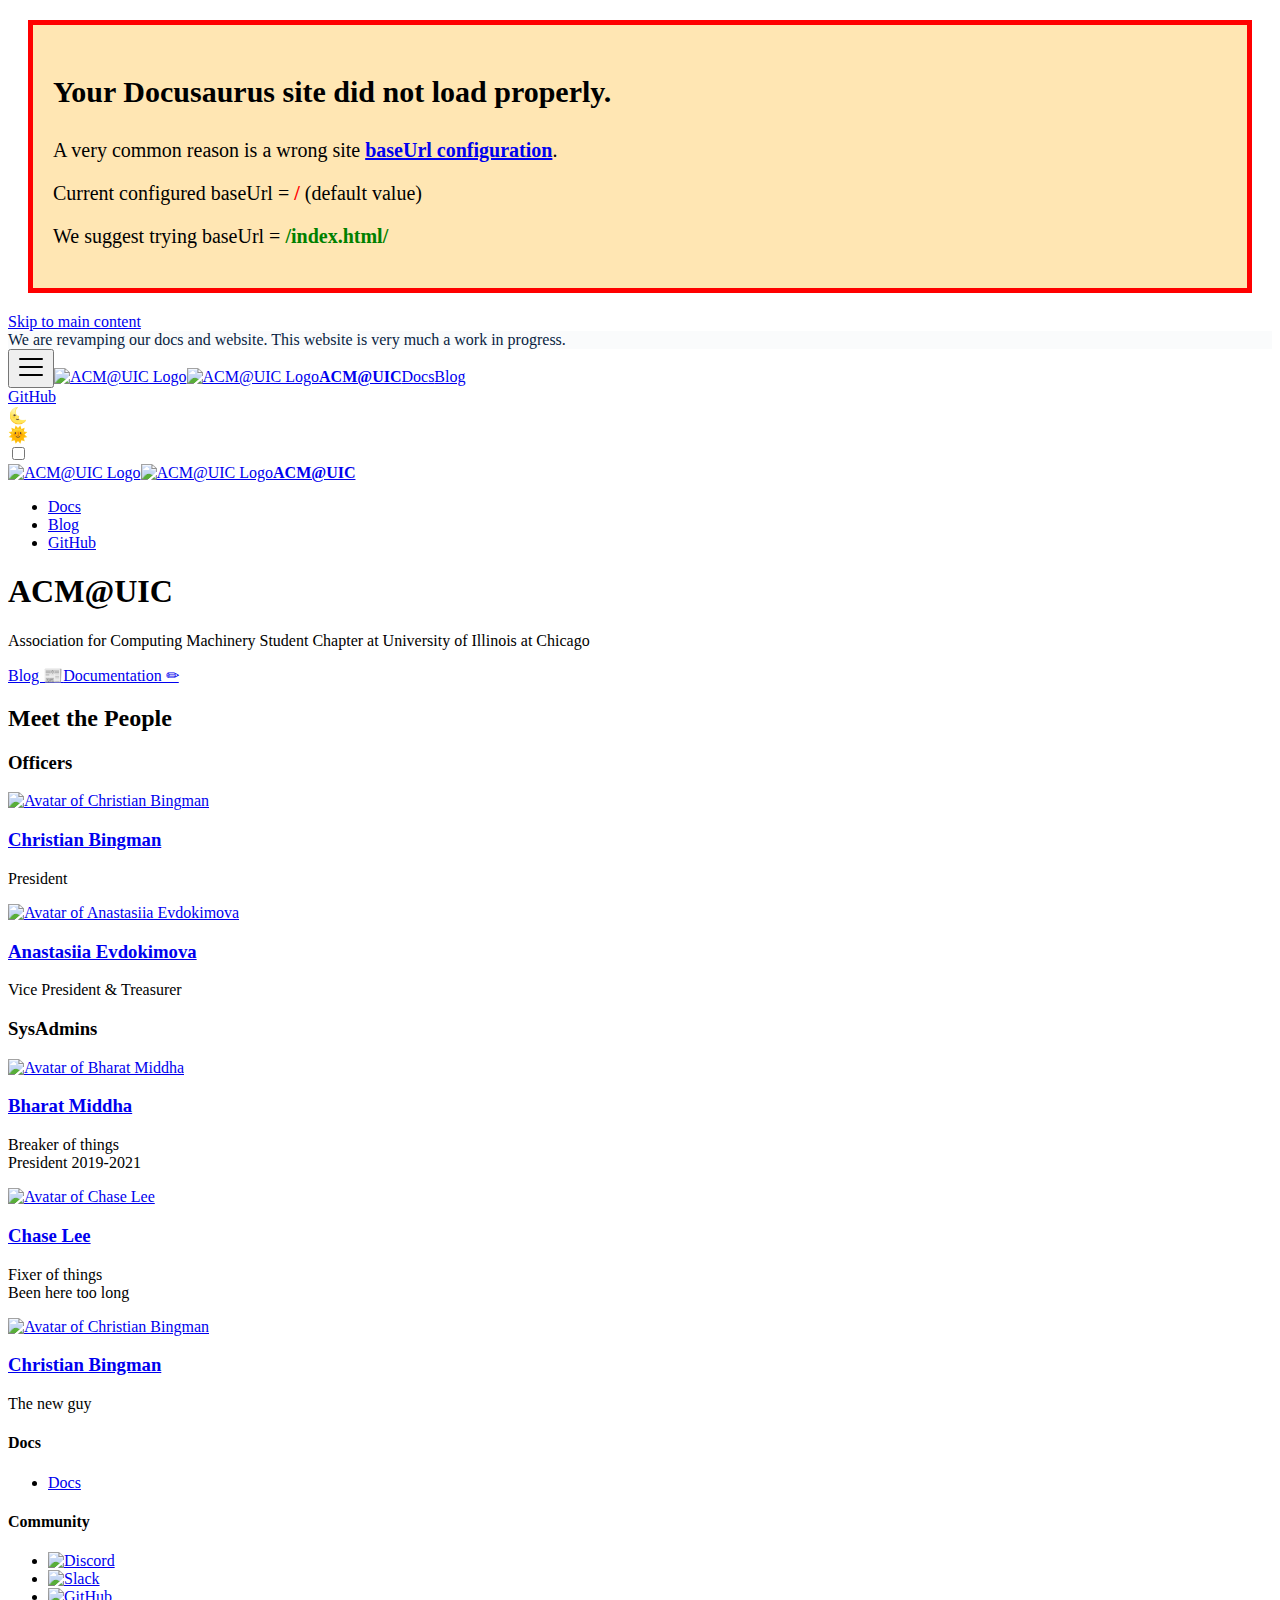
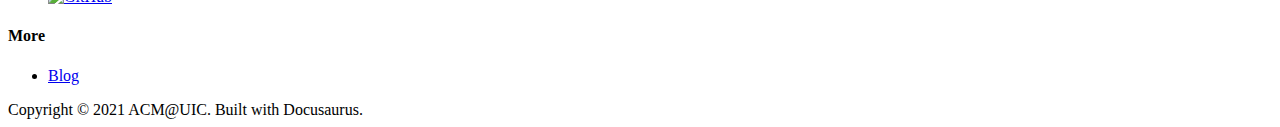
==== index.html @ 70fbf73f "Deploy website - based on 0075c41a88667ea49b264039057b278a66a3ca79" ====
<!doctype html>
<html lang="en" dir="ltr">
<head>
<meta charset="UTF-8">
<meta name="viewport" content="width=device-width,initial-scale=1">
<meta name="generator" content="Docusaurus v2.0.0-alpha.75">
<link rel="alternate" type="application/rss+xml" href="/blog/rss.xml" title="ACM@UIC Blog RSS Feed">
<link rel="alternate" type="application/atom+xml" href="/blog/atom.xml" title="ACM@UIC Blog Atom Feed"><title data-react-helmet="true">Hello from ACM@UIC | ACM@UIC</title><meta data-react-helmet="true" property="og:title" content="Hello from ACM@UIC | ACM@UIC"><meta data-react-helmet="true" name="description" content="Association for Computing Machinery Student Chapter at University of Illinois at Chicago"><meta data-react-helmet="true" property="og:description" content="Association for Computing Machinery Student Chapter at University of Illinois at Chicago"><meta data-react-helmet="true" property="og:url" content="https://acm-uic.github.io/"><meta data-react-helmet="true" name="docusaurus_locale" content="en"><meta data-react-helmet="true" name="docusaurus_tag" content="default"><link data-react-helmet="true" rel="shortcut icon" href="/img/favicon.png"><link data-react-helmet="true" rel="canonical" href="https://acm-uic.github.io/"><link data-react-helmet="true" rel="alternate" href="https://acm-uic.github.io/" hreflang="en"><link data-react-helmet="true" rel="alternate" href="https://acm-uic.github.io/" hreflang="x-default"><script data-react-helmet="true">function maybeInsertBanner(){window.__DOCUSAURUS_INSERT_BASEURL_BANNER&&insertBanner()}function insertBanner(){var n=document.getElementById("docusaurus-base-url-issue-banner-container");if(n){n.innerHTML='\n<div id="docusaurus-base-url-issue-banner" style="border: thick solid red; background-color: rgb(255, 230, 179); margin: 20px; padding: 20px; font-size: 20px;">\n   <p style="font-weight: bold; font-size: 30px;">Your Docusaurus site did not load properly.</p>\n   <p>A very common reason is a wrong site <a href="https://docusaurus.io/docs/docusaurus.config.js/#baseurl" style="font-weight: bold;">baseUrl configuration</a>.</p>\n   <p>Current configured baseUrl = <span style="font-weight: bold; color: red;">/</span>  (default value)</p>\n   <p>We suggest trying baseUrl = <span id="docusaurus-base-url-issue-banner-suggestion-container" style="font-weight: bold; color: green;"></span></p>\n</div>\n';var e=document.getElementById("docusaurus-base-url-issue-banner-suggestion-container"),s=window.location.pathname,r="/"===s.substr(-1)?s:s+"/";e.innerHTML=r}}window.__DOCUSAURUS_INSERT_BASEURL_BANNER=!0,document.addEventListener("DOMContentLoaded",maybeInsertBanner)</script><link rel="stylesheet" href="/assets/css/styles.adaba513.css">
<link rel="preload" href="/assets/js/runtime~main.ba18bb0f.js" as="script">
<link rel="preload" href="/assets/js/main.80e1926f.js" as="script">
</head>
<body>
<script>!function(){function t(t){document.documentElement.setAttribute("data-theme",t)}var e=function(){var t=null;try{t=localStorage.getItem("theme")}catch(t){}return t}();t(null!==e?e:"light")}()</script><div id="__docusaurus">
<div id="docusaurus-base-url-issue-banner-container"></div><div><a href="#main" class="skipToContent_1oUP">Skip to main content</a></div><div class="announcementBar_3WsW" style="background-color:#fafbfc;color:#091E42" role="banner"><div class="announcementBarContent_3EUC">We are revamping our docs and website. This website is very much a work in progress.</div></div><nav class="navbar navbar--fixed-top"><div class="navbar__inner"><div class="navbar__items"><button aria-label="Navigation bar toggle" class="navbar__toggle" type="button" tabindex="0"><svg aria-label="Menu" width="30" height="30" viewBox="0 0 30 30" role="img" focusable="false"><title>Menu</title><path stroke="currentColor" stroke-linecap="round" stroke-miterlimit="10" stroke-width="2" d="M4 7h22M4 15h22M4 23h22"></path></svg></button><a class="navbar__brand" href="/"><img src="/img/logo.png" alt="ACM@UIC Logo" class="themedImage_1VuW themedImage--light_3UqQ navbar__logo"><img src="/img/logo.png" alt="ACM@UIC Logo" class="themedImage_1VuW themedImage--dark_hz6m navbar__logo"><strong class="navbar__title">ACM@UIC</strong></a><a class="navbar__item navbar__link" href="/docs/introduction">Docs</a><a class="navbar__item navbar__link" href="/blog">Blog</a></div><div class="navbar__items navbar__items--right"><a href="https://github.com/acm-uic/acm-uic.github.io" target="_blank" rel="noopener noreferrer" class="navbar__item navbar__link">GitHub</a><div class="react-toggle displayOnlyInLargeViewport_GrZ2 react-toggle--disabled" role="button" tabindex="-1"><div class="react-toggle-track"><div class="react-toggle-track-check"><span class="toggle_71bT">🌜</span></div><div class="react-toggle-track-x"><span class="toggle_71bT">🌞</span></div></div><div class="react-toggle-thumb"></div><input type="checkbox" class="react-toggle-screenreader-only" aria-label="Switch between dark and light mode"></div></div></div><div role="presentation" class="navbar-sidebar__backdrop"></div><div class="navbar-sidebar"><div class="navbar-sidebar__brand"><a class="navbar__brand" href="/"><img src="/img/logo.png" alt="ACM@UIC Logo" class="themedImage_1VuW themedImage--light_3UqQ navbar__logo"><img src="/img/logo.png" alt="ACM@UIC Logo" class="themedImage_1VuW themedImage--dark_hz6m navbar__logo"><strong class="navbar__title">ACM@UIC</strong></a></div><div class="navbar-sidebar__items"><div class="menu"><ul class="menu__list"><li class="menu__list-item"><a class="menu__link" href="/docs/introduction">Docs</a></li><li class="menu__list-item"><a class="menu__link" href="/blog">Blog</a></li><li class="menu__list-item"><a href="https://github.com/acm-uic/acm-uic.github.io" target="_blank" rel="noopener noreferrer" class="menu__link">GitHub</a></li></ul></div></div></div></nav><div class="main-wrapper"><header class="hero hero--primary heroBanner_1ZBZ"><div class="container"><h1 class="hero__title">ACM@UIC</h1><p class="hero__subtitle">Association for Computing Machinery Student Chapter at University of Illinois at Chicago</p><div class="buttons_irzW"><a class="button button--secondary button--lg" href="/blog">Blog 📰</a><a class="button button--secondary button--lg" href="/docs/introduction">Documentation ✏</a></div></div></header><main><div class="container"><div class="row"><div class="col text--center title_33Yb"><h2>Meet the People</h2></div></div></div><section class="profile_section_16o6"><div class="container"><div class="row"><div class="col text--center profile_section_title_2axX"><h3>Officers</h3></div></div><div class="row"><div class="col"><div class="text--center"><a href="https://github.com/ChristianBingman" class="profile_avatar_1AT9"><img src="https://avatars.githubusercontent.com/u/42191425?s=200&amp;v=4" alt="Avatar of Christian Bingman"></a></div><div class="text--center padding-horiz--md profile_name_12LI"><h3><a href="https://github.com/ChristianBingman" target="_blank" rel="noopener noreferrer">Christian Bingman</a></h3><p>President</p></div></div><div class="col"><div class="text--center"><a href="https://github.com/SkylinSky" class="profile_avatar_1AT9"><img src="https://avatars.githubusercontent.com/u/36254266?s=200&amp;v=4" alt="Avatar of Anastasiia Evdokimova"></a></div><div class="text--center padding-horiz--md profile_name_12LI"><h3><a href="https://github.com/SkylinSky" target="_blank" rel="noopener noreferrer">Anastasiia Evdokimova</a></h3><p>Vice President &amp; Treasurer</p></div></div></div></div></section><section class="profile_section_16o6"><div class="container"><div class="row"><div class="col text--center profile_section_title_2axX"><h3>SysAdmins</h3></div></div><div class="row"><div class="col"><div class="text--center"><a href="https://github.com/bmiddha" class="profile_avatar_1AT9"><img src="https://avatars.githubusercontent.com/u/5100938?s=200&amp;v=4" alt="Avatar of Bharat Middha"></a></div><div class="text--center padding-horiz--md profile_name_12LI"><h3><a href="https://github.com/bmiddha" target="_blank" rel="noopener noreferrer">Bharat Middha</a></h3><p>Breaker of things<br>President 2019-2021</p></div></div><div class="col"><div class="text--center"><a href="https://github.com/clee231" class="profile_avatar_1AT9"><img src="https://avatars.githubusercontent.com/u/1387910?s=200&amp;v=4" alt="Avatar of Chase Lee"></a></div><div class="text--center padding-horiz--md profile_name_12LI"><h3><a href="https://github.com/clee231" target="_blank" rel="noopener noreferrer">Chase Lee</a></h3><p>Fixer of things<br>Been here too long</p></div></div><div class="col"><div class="text--center"><a href="https://github.com/ChristianBingman" class="profile_avatar_1AT9"><img src="https://avatars.githubusercontent.com/u/42191425?s=200&amp;v=4" alt="Avatar of Christian Bingman"></a></div><div class="text--center padding-horiz--md profile_name_12LI"><h3><a href="https://github.com/ChristianBingman" target="_blank" rel="noopener noreferrer">Christian Bingman</a></h3><p>The new guy</p></div></div></div></div></section></main></div><footer class="footer footer--dark"><div class="container"><div class="row footer__links"><div class="col footer__col"><h4 class="footer__title">Docs</h4><ul class="footer__items"><li class="footer__item"><a class="footer__link-item" href="/docs/introduction">Docs</a></li></ul></div><div class="col footer__col"><h4 class="footer__title">Community</h4><ul class="footer__items"><li class="footer__item">
                <a class="footer__link-item" href="https://discord.gg/Afy6gf4" target="_blank" rel="noreferrer noopener" aria-label="ACM@UIC Discord Server">
                  <img alt="Discord" src="https://img.shields.io/discord/652006495675875359?label=Discord&logo=discord&logoColor=ffffff&color=7389D8&labelColor=6A7EC2">
                </a>
              </li><li class="footer__item">
                <a class="footer__link-item" href="https://uicacm.slack.com/signup" target="_blank" rel="noreferrer noopener" aria-label="ACM@UIC Slack Workspace">
                  <img alt="Slack" src="https://img.shields.io/badge/Slack-4A154B?logo=slack&logoColor=white">
                </a>
              </li><li class="footer__item">
                <a class="footer__link-item" href="https://github.com/acm-uic" target="_blank" rel="noreferrer noopener" aria-label="ACM@UIC GitHub Organization">
                  <img alt="GitHub" src="https://img.shields.io/badge/GitHub-24292e?logo=github&logoColor=white">
                </a>
              </li></ul></div><div class="col footer__col"><h4 class="footer__title">More</h4><ul class="footer__items"><li class="footer__item"><a class="footer__link-item" href="/blog">Blog</a></li></ul></div></div><div class="footer__bottom text--center"><div class="footer__copyright">Copyright © 2021 ACM@UIC. Built with Docusaurus.</div></div></div></footer></div>
<script src="/assets/js/runtime~main.ba18bb0f.js"></script>
<script src="/assets/js/main.80e1926f.js"></script>
</body>
</html>
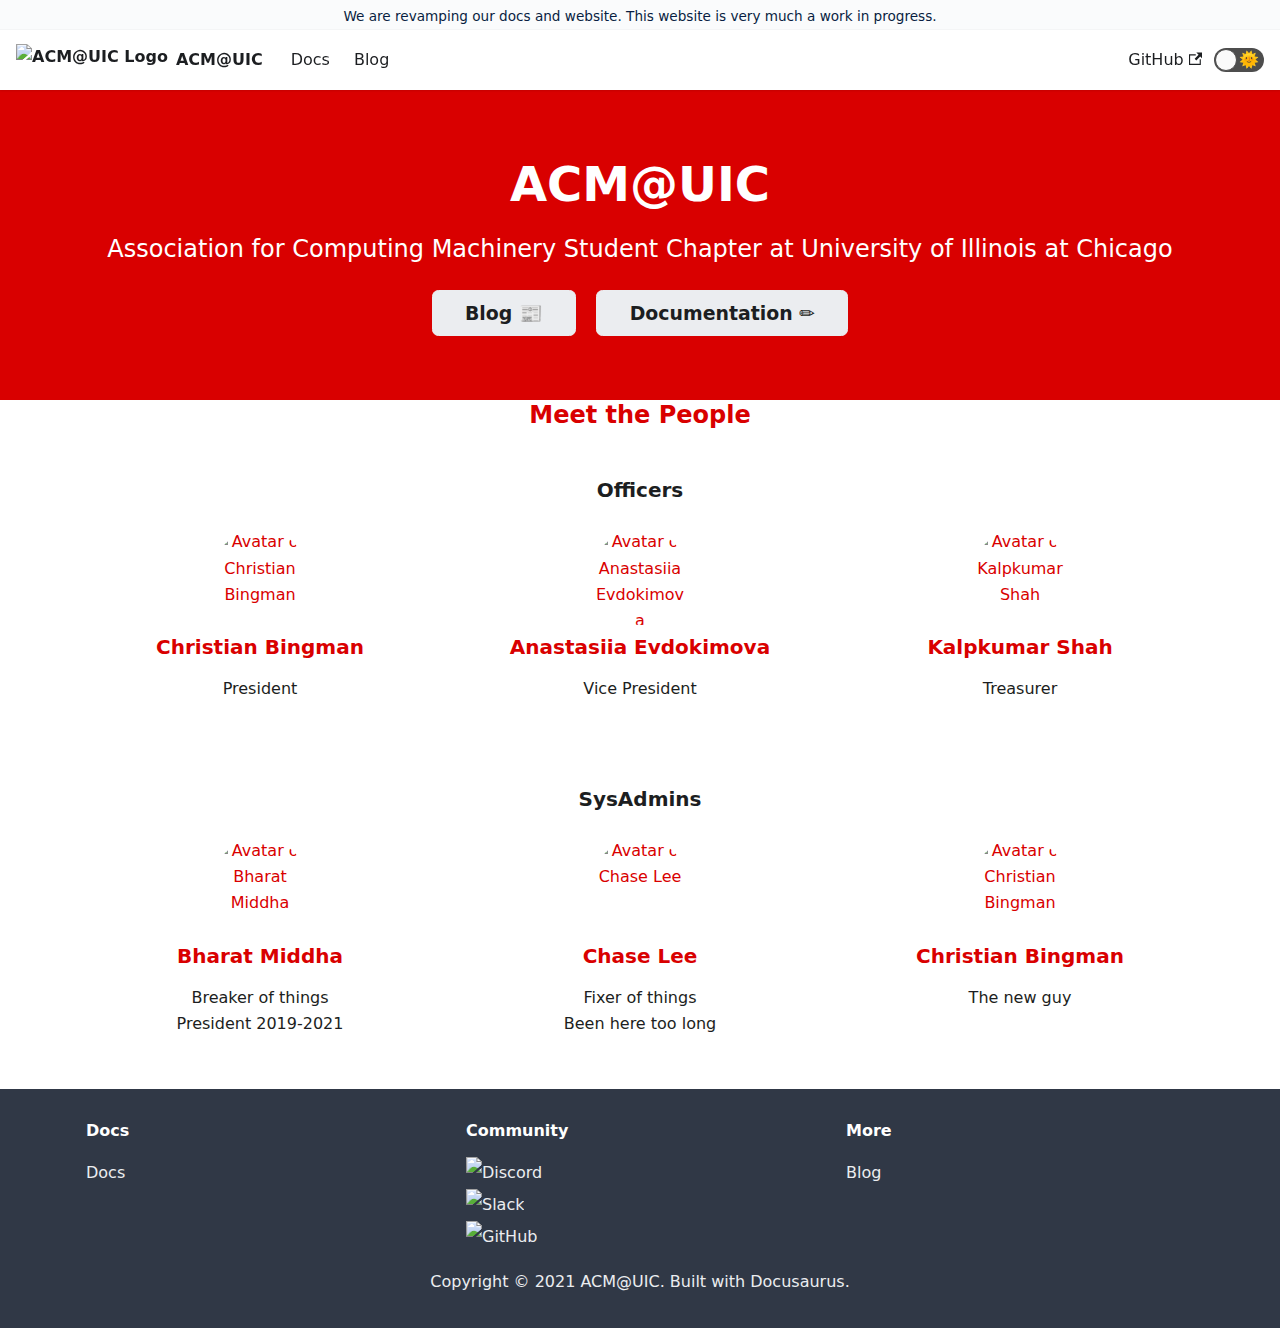
==== commit fa9eb7c5: "Deploy website - based on 63e9cc32ad685162966bd101812733685062808a" ====
--- a/index.html
+++ b/index.html
@@ -3,15 +3,15 @@
 <head>
 <meta charset="UTF-8">
 <meta name="viewport" content="width=device-width,initial-scale=1">
-<meta name="generator" content="Docusaurus v2.0.0-alpha.75">
+<meta name="generator" content="Docusaurus v2.0.0-beta.3">
 <link rel="alternate" type="application/rss+xml" href="/blog/rss.xml" title="ACM@UIC Blog RSS Feed">
-<link rel="alternate" type="application/atom+xml" href="/blog/atom.xml" title="ACM@UIC Blog Atom Feed"><title data-react-helmet="true">Hello from ACM@UIC | ACM@UIC</title><meta data-react-helmet="true" property="og:title" content="Hello from ACM@UIC | ACM@UIC"><meta data-react-helmet="true" name="description" content="Association for Computing Machinery Student Chapter at University of Illinois at Chicago"><meta data-react-helmet="true" property="og:description" content="Association for Computing Machinery Student Chapter at University of Illinois at Chicago"><meta data-react-helmet="true" property="og:url" content="https://acm-uic.github.io/"><meta data-react-helmet="true" name="docusaurus_locale" content="en"><meta data-react-helmet="true" name="docusaurus_tag" content="default"><link data-react-helmet="true" rel="shortcut icon" href="/img/favicon.png"><link data-react-helmet="true" rel="canonical" href="https://acm-uic.github.io/"><link data-react-helmet="true" rel="alternate" href="https://acm-uic.github.io/" hreflang="en"><link data-react-helmet="true" rel="alternate" href="https://acm-uic.github.io/" hreflang="x-default"><script data-react-helmet="true">function maybeInsertBanner(){window.__DOCUSAURUS_INSERT_BASEURL_BANNER&&insertBanner()}function insertBanner(){var n=document.getElementById("docusaurus-base-url-issue-banner-container");if(n){n.innerHTML='\n<div id="docusaurus-base-url-issue-banner" style="border: thick solid red; background-color: rgb(255, 230, 179); margin: 20px; padding: 20px; font-size: 20px;">\n   <p style="font-weight: bold; font-size: 30px;">Your Docusaurus site did not load properly.</p>\n   <p>A very common reason is a wrong site <a href="https://docusaurus.io/docs/docusaurus.config.js/#baseurl" style="font-weight: bold;">baseUrl configuration</a>.</p>\n   <p>Current configured baseUrl = <span style="font-weight: bold; color: red;">/</span>  (default value)</p>\n   <p>We suggest trying baseUrl = <span id="docusaurus-base-url-issue-banner-suggestion-container" style="font-weight: bold; color: green;"></span></p>\n</div>\n';var e=document.getElementById("docusaurus-base-url-issue-banner-suggestion-container"),s=window.location.pathname,r="/"===s.substr(-1)?s:s+"/";e.innerHTML=r}}window.__DOCUSAURUS_INSERT_BASEURL_BANNER=!0,document.addEventListener("DOMContentLoaded",maybeInsertBanner)</script><link rel="stylesheet" href="/assets/css/styles.adaba513.css">
-<link rel="preload" href="/assets/js/runtime~main.ba18bb0f.js" as="script">
-<link rel="preload" href="/assets/js/main.80e1926f.js" as="script">
+<link rel="alternate" type="application/atom+xml" href="/blog/atom.xml" title="ACM@UIC Blog Atom Feed"><title data-react-helmet="true">Hello from ACM@UIC | ACM@UIC</title><meta data-react-helmet="true" property="og:title" content="Hello from ACM@UIC | ACM@UIC"><meta data-react-helmet="true" name="description" content="Association for Computing Machinery Student Chapter at University of Illinois at Chicago"><meta data-react-helmet="true" property="og:description" content="Association for Computing Machinery Student Chapter at University of Illinois at Chicago"><meta data-react-helmet="true" property="og:url" content="https://acm-uic.github.io/"><meta data-react-helmet="true" name="docusaurus_locale" content="en"><meta data-react-helmet="true" name="docusaurus_tag" content="default"><link data-react-helmet="true" rel="shortcut icon" href="/img/favicon.png"><link data-react-helmet="true" rel="canonical" href="https://acm-uic.github.io/"><link data-react-helmet="true" rel="alternate" href="https://acm-uic.github.io/" hreflang="en"><link data-react-helmet="true" rel="alternate" href="https://acm-uic.github.io/" hreflang="x-default"><script data-react-helmet="true">function maybeInsertBanner(){window.__DOCUSAURUS_INSERT_BASEURL_BANNER&&insertBanner()}function insertBanner(){var n=document.getElementById("docusaurus-base-url-issue-banner-container");if(n){n.innerHTML='\n<div id="docusaurus-base-url-issue-banner" style="border: thick solid red; background-color: rgb(255, 230, 179); margin: 20px; padding: 20px; font-size: 20px;">\n   <p style="font-weight: bold; font-size: 30px;">Your Docusaurus site did not load properly.</p>\n   <p>A very common reason is a wrong site <a href="https://docusaurus.io/docs/docusaurus.config.js/#baseurl" style="font-weight: bold;">baseUrl configuration</a>.</p>\n   <p>Current configured baseUrl = <span style="font-weight: bold; color: red;">/</span>  (default value)</p>\n   <p>We suggest trying baseUrl = <span id="docusaurus-base-url-issue-banner-suggestion-container" style="font-weight: bold; color: green;"></span></p>\n</div>\n';var e=document.getElementById("docusaurus-base-url-issue-banner-suggestion-container"),s=window.location.pathname,r="/"===s.substr(-1)?s:s+"/";e.innerHTML=r}}window.__DOCUSAURUS_INSERT_BASEURL_BANNER=!0,document.addEventListener("DOMContentLoaded",maybeInsertBanner)</script><link rel="stylesheet" href="/assets/css/styles.398eefe4.css">
+<link rel="preload" href="/assets/js/runtime~main.b9cdef65.js" as="script">
+<link rel="preload" href="/assets/js/main.d9422168.js" as="script">
 </head>
 <body>
-<script>!function(){function t(t){document.documentElement.setAttribute("data-theme",t)}var e=function(){var t=null;try{t=localStorage.getItem("theme")}catch(t){}return t}();t(null!==e?e:"light")}()</script><div id="__docusaurus">
-<div id="docusaurus-base-url-issue-banner-container"></div><div><a href="#main" class="skipToContent_1oUP">Skip to main content</a></div><div class="announcementBar_3WsW" style="background-color:#fafbfc;color:#091E42" role="banner"><div class="announcementBarContent_3EUC">We are revamping our docs and website. This website is very much a work in progress.</div></div><nav class="navbar navbar--fixed-top"><div class="navbar__inner"><div class="navbar__items"><button aria-label="Navigation bar toggle" class="navbar__toggle" type="button" tabindex="0"><svg aria-label="Menu" width="30" height="30" viewBox="0 0 30 30" role="img" focusable="false"><title>Menu</title><path stroke="currentColor" stroke-linecap="round" stroke-miterlimit="10" stroke-width="2" d="M4 7h22M4 15h22M4 23h22"></path></svg></button><a class="navbar__brand" href="/"><img src="/img/logo.png" alt="ACM@UIC Logo" class="themedImage_1VuW themedImage--light_3UqQ navbar__logo"><img src="/img/logo.png" alt="ACM@UIC Logo" class="themedImage_1VuW themedImage--dark_hz6m navbar__logo"><strong class="navbar__title">ACM@UIC</strong></a><a class="navbar__item navbar__link" href="/docs/introduction">Docs</a><a class="navbar__item navbar__link" href="/blog">Blog</a></div><div class="navbar__items navbar__items--right"><a href="https://github.com/acm-uic/acm-uic.github.io" target="_blank" rel="noopener noreferrer" class="navbar__item navbar__link">GitHub</a><div class="react-toggle displayOnlyInLargeViewport_GrZ2 react-toggle--disabled" role="button" tabindex="-1"><div class="react-toggle-track"><div class="react-toggle-track-check"><span class="toggle_71bT">🌜</span></div><div class="react-toggle-track-x"><span class="toggle_71bT">🌞</span></div></div><div class="react-toggle-thumb"></div><input type="checkbox" class="react-toggle-screenreader-only" aria-label="Switch between dark and light mode"></div></div></div><div role="presentation" class="navbar-sidebar__backdrop"></div><div class="navbar-sidebar"><div class="navbar-sidebar__brand"><a class="navbar__brand" href="/"><img src="/img/logo.png" alt="ACM@UIC Logo" class="themedImage_1VuW themedImage--light_3UqQ navbar__logo"><img src="/img/logo.png" alt="ACM@UIC Logo" class="themedImage_1VuW themedImage--dark_hz6m navbar__logo"><strong class="navbar__title">ACM@UIC</strong></a></div><div class="navbar-sidebar__items"><div class="menu"><ul class="menu__list"><li class="menu__list-item"><a class="menu__link" href="/docs/introduction">Docs</a></li><li class="menu__list-item"><a class="menu__link" href="/blog">Blog</a></li><li class="menu__list-item"><a href="https://github.com/acm-uic/acm-uic.github.io" target="_blank" rel="noopener noreferrer" class="menu__link">GitHub</a></li></ul></div></div></div></nav><div class="main-wrapper"><header class="hero hero--primary heroBanner_1ZBZ"><div class="container"><h1 class="hero__title">ACM@UIC</h1><p class="hero__subtitle">Association for Computing Machinery Student Chapter at University of Illinois at Chicago</p><div class="buttons_irzW"><a class="button button--secondary button--lg" href="/blog">Blog 📰</a><a class="button button--secondary button--lg" href="/docs/introduction">Documentation ✏</a></div></div></header><main><div class="container"><div class="row"><div class="col text--center title_33Yb"><h2>Meet the People</h2></div></div></div><section class="profile_section_16o6"><div class="container"><div class="row"><div class="col text--center profile_section_title_2axX"><h3>Officers</h3></div></div><div class="row"><div class="col"><div class="text--center"><a href="https://github.com/ChristianBingman" class="profile_avatar_1AT9"><img src="https://avatars.githubusercontent.com/u/42191425?s=200&amp;v=4" alt="Avatar of Christian Bingman"></a></div><div class="text--center padding-horiz--md profile_name_12LI"><h3><a href="https://github.com/ChristianBingman" target="_blank" rel="noopener noreferrer">Christian Bingman</a></h3><p>President</p></div></div><div class="col"><div class="text--center"><a href="https://github.com/SkylinSky" class="profile_avatar_1AT9"><img src="https://avatars.githubusercontent.com/u/36254266?s=200&amp;v=4" alt="Avatar of Anastasiia Evdokimova"></a></div><div class="text--center padding-horiz--md profile_name_12LI"><h3><a href="https://github.com/SkylinSky" target="_blank" rel="noopener noreferrer">Anastasiia Evdokimova</a></h3><p>Vice President &amp; Treasurer</p></div></div></div></div></section><section class="profile_section_16o6"><div class="container"><div class="row"><div class="col text--center profile_section_title_2axX"><h3>SysAdmins</h3></div></div><div class="row"><div class="col"><div class="text--center"><a href="https://github.com/bmiddha" class="profile_avatar_1AT9"><img src="https://avatars.githubusercontent.com/u/5100938?s=200&amp;v=4" alt="Avatar of Bharat Middha"></a></div><div class="text--center padding-horiz--md profile_name_12LI"><h3><a href="https://github.com/bmiddha" target="_blank" rel="noopener noreferrer">Bharat Middha</a></h3><p>Breaker of things<br>President 2019-2021</p></div></div><div class="col"><div class="text--center"><a href="https://github.com/clee231" class="profile_avatar_1AT9"><img src="https://avatars.githubusercontent.com/u/1387910?s=200&amp;v=4" alt="Avatar of Chase Lee"></a></div><div class="text--center padding-horiz--md profile_name_12LI"><h3><a href="https://github.com/clee231" target="_blank" rel="noopener noreferrer">Chase Lee</a></h3><p>Fixer of things<br>Been here too long</p></div></div><div class="col"><div class="text--center"><a href="https://github.com/ChristianBingman" class="profile_avatar_1AT9"><img src="https://avatars.githubusercontent.com/u/42191425?s=200&amp;v=4" alt="Avatar of Christian Bingman"></a></div><div class="text--center padding-horiz--md profile_name_12LI"><h3><a href="https://github.com/ChristianBingman" target="_blank" rel="noopener noreferrer">Christian Bingman</a></h3><p>The new guy</p></div></div></div></div></section></main></div><footer class="footer footer--dark"><div class="container"><div class="row footer__links"><div class="col footer__col"><h4 class="footer__title">Docs</h4><ul class="footer__items"><li class="footer__item"><a class="footer__link-item" href="/docs/introduction">Docs</a></li></ul></div><div class="col footer__col"><h4 class="footer__title">Community</h4><ul class="footer__items"><li class="footer__item">
+<script>!function(){function t(t){document.documentElement.setAttribute("data-theme",t)}var e=function(){var t=null;try{t=localStorage.getItem("theme")}catch(t){}return t}();null!==e?t(e):window.matchMedia("(prefers-color-scheme: dark)").matches?t("dark"):(window.matchMedia("(prefers-color-scheme: light)").matches,t("light"))}(),document.documentElement.setAttribute("data-announcement-bar-initially-dismissed",function(){try{return"true"===localStorage.getItem("docusaurus.announcement.dismiss")}catch(t){}return!1}())</script><div id="__docusaurus">
+<div id="docusaurus-base-url-issue-banner-container"></div><div><a href="#" class="skipToContent_1oUP">Skip to main content</a></div><div class="announcementBar_3WsW" style="background-color:#fafbfc;color:#091E42" role="banner"><div class="announcementBarContent_3EUC">We are revamping our docs and website. This website is very much a work in progress.</div></div><nav class="navbar navbar--fixed-top"><div class="navbar__inner"><div class="navbar__items"><button aria-label="Navigation bar toggle" class="navbar__toggle clean-btn" type="button" tabindex="0"><svg width="30" height="30" viewBox="0 0 30 30" aria-hidden="true"><path stroke="currentColor" stroke-linecap="round" stroke-miterlimit="10" stroke-width="2" d="M4 7h22M4 15h22M4 23h22"></path></svg></button><a class="navbar__brand" href="/"><img src="/img/logo.png" alt="ACM@UIC Logo" class="themedImage_1VuW themedImage--light_3UqQ navbar__logo"><img src="/img/logo.png" alt="ACM@UIC Logo" class="themedImage_1VuW themedImage--dark_hz6m navbar__logo"><b class="navbar__title">ACM@UIC</b></a><a class="navbar__item navbar__link" href="/docs/introduction">Docs</a><a class="navbar__item navbar__link" href="/blog">Blog</a></div><div class="navbar__items navbar__items--right"><a href="https://github.com/acm-uic/acm-uic.github.io" target="_blank" rel="noopener noreferrer" class="navbar__item navbar__link"><span>GitHub<svg width="13.5" height="13.5" aria-hidden="true" viewBox="0 0 24 24" class="iconExternalLink_3J9K"><path fill="currentColor" d="M21 13v10h-21v-19h12v2h-10v15h17v-8h2zm3-12h-10.988l4.035 4-6.977 7.07 2.828 2.828 6.977-7.07 4.125 4.172v-11z"></path></svg></span></a><div class="react-toggle displayOnlyInLargeViewport_GrZ2 react-toggle--disabled"><div class="react-toggle-track" role="button" tabindex="-1"><div class="react-toggle-track-check"><span class="toggle_71bT">🌜</span></div><div class="react-toggle-track-x"><span class="toggle_71bT">🌞</span></div><div class="react-toggle-thumb"></div></div><input type="checkbox" class="react-toggle-screenreader-only" aria-label="Switch between dark and light mode"></div></div></div><div role="presentation" class="navbar-sidebar__backdrop"></div><div class="navbar-sidebar"><div class="navbar-sidebar__brand"><a class="navbar__brand" href="/"><img src="/img/logo.png" alt="ACM@UIC Logo" class="themedImage_1VuW themedImage--light_3UqQ navbar__logo"><img src="/img/logo.png" alt="ACM@UIC Logo" class="themedImage_1VuW themedImage--dark_hz6m navbar__logo"><b class="navbar__title">ACM@UIC</b></a></div><div class="navbar-sidebar__items"><div class="menu"><ul class="menu__list"><li class="menu__list-item"><a class="menu__link" href="/docs/introduction">Docs</a></li><li class="menu__list-item"><a class="menu__link" href="/blog">Blog</a></li><li class="menu__list-item"><a href="https://github.com/acm-uic/acm-uic.github.io" target="_blank" rel="noopener noreferrer" class="menu__link"><span>GitHub<svg width="13.5" height="13.5" aria-hidden="true" viewBox="0 0 24 24" class="iconExternalLink_3J9K"><path fill="currentColor" d="M21 13v10h-21v-19h12v2h-10v15h17v-8h2zm3-12h-10.988l4.035 4-6.977 7.07 2.828 2.828 6.977-7.07 4.125 4.172v-11z"></path></svg></span></a></li></ul></div></div></div></nav><div class="main-wrapper"><header class="hero hero--primary heroBanner_1ZBZ"><div class="container"><h1 class="hero__title">ACM@UIC</h1><p class="hero__subtitle">Association for Computing Machinery Student Chapter at University of Illinois at Chicago</p><div class="buttons_irzW"><a class="button button--secondary button--lg" href="/blog">Blog 📰</a><a class="button button--secondary button--lg" href="/docs/introduction">Documentation ✏</a></div></div></header><main><div class="container"><div class="row"><div class="col text--center title_33Yb"><h2>Meet the People</h2></div></div></div><section class="profile_section_16o6"><div class="container"><div class="row"><div class="col text--center profile_section_title_2axX"><h3>Officers</h3></div></div><div class="row"><div class="col"><div class="text--center"><a href="https://github.com/ChristianBingman" class="profile_avatar_1AT9"><img src="https://avatars.githubusercontent.com/u/42191425?s=200&amp;v=4" alt="Avatar of Christian Bingman"></a></div><div class="text--center padding-horiz--md profile_name_12LI"><h3><a href="https://github.com/ChristianBingman" target="_blank" rel="noopener noreferrer">Christian Bingman</a></h3><p>President</p></div></div><div class="col"><div class="text--center"><a href="https://github.com/SkylinSky" class="profile_avatar_1AT9"><img src="https://avatars.githubusercontent.com/u/36254266?s=200&amp;v=4" alt="Avatar of Anastasiia Evdokimova"></a></div><div class="text--center padding-horiz--md profile_name_12LI"><h3><a href="https://github.com/SkylinSky" target="_blank" rel="noopener noreferrer">Anastasiia Evdokimova</a></h3><p>Vice President</p></div></div><div class="col"><div class="text--center"><a href="https://github.com/kalps358" class="profile_avatar_1AT9"><img src="https://avatars.githubusercontent.com/u/76023884?s=200&amp;v=4" alt="Avatar of Kalpkumar Shah"></a></div><div class="text--center padding-horiz--md profile_name_12LI"><h3><a href="https://github.com/kalps358" target="_blank" rel="noopener noreferrer">Kalpkumar Shah</a></h3><p>Treasurer</p></div></div></div></div></section><section class="profile_section_16o6"><div class="container"><div class="row"><div class="col text--center profile_section_title_2axX"><h3>SysAdmins</h3></div></div><div class="row"><div class="col"><div class="text--center"><a href="https://github.com/bmiddha" class="profile_avatar_1AT9"><img src="https://avatars.githubusercontent.com/u/5100938?s=200&amp;v=4" alt="Avatar of Bharat Middha"></a></div><div class="text--center padding-horiz--md profile_name_12LI"><h3><a href="https://github.com/bmiddha" target="_blank" rel="noopener noreferrer">Bharat Middha</a></h3><p>Breaker of things<br>President 2019-2021</p></div></div><div class="col"><div class="text--center"><a href="https://github.com/clee231" class="profile_avatar_1AT9"><img src="https://avatars.githubusercontent.com/u/1387910?s=200&amp;v=4" alt="Avatar of Chase Lee"></a></div><div class="text--center padding-horiz--md profile_name_12LI"><h3><a href="https://github.com/clee231" target="_blank" rel="noopener noreferrer">Chase Lee</a></h3><p>Fixer of things<br>Been here too long</p></div></div><div class="col"><div class="text--center"><a href="https://github.com/ChristianBingman" class="profile_avatar_1AT9"><img src="https://avatars.githubusercontent.com/u/42191425?s=200&amp;v=4" alt="Avatar of Christian Bingman"></a></div><div class="text--center padding-horiz--md profile_name_12LI"><h3><a href="https://github.com/ChristianBingman" target="_blank" rel="noopener noreferrer">Christian Bingman</a></h3><p>The new guy</p></div></div></div></div></section></main></div><footer class="footer footer--dark"><div class="container"><div class="row footer__links"><div class="col footer__col"><div class="footer__title">Docs</div><ul class="footer__items"><li class="footer__item"><a class="footer__link-item" href="/docs/introduction">Docs</a></li></ul></div><div class="col footer__col"><div class="footer__title">Community</div><ul class="footer__items"><li class="footer__item">
                 <a class="footer__link-item" href="https://discord.gg/Afy6gf4" target="_blank" rel="noreferrer noopener" aria-label="ACM@UIC Discord Server">
                   <img alt="Discord" src="https://img.shields.io/discord/652006495675875359?label=Discord&logo=discord&logoColor=ffffff&color=7389D8&labelColor=6A7EC2">
                 </a>
@@ -23,8 +23,8 @@
                 <a class="footer__link-item" href="https://github.com/acm-uic" target="_blank" rel="noreferrer noopener" aria-label="ACM@UIC GitHub Organization">
                   <img alt="GitHub" src="https://img.shields.io/badge/GitHub-24292e?logo=github&logoColor=white">
                 </a>
-              </li></ul></div><div class="col footer__col"><h4 class="footer__title">More</h4><ul class="footer__items"><li class="footer__item"><a class="footer__link-item" href="/blog">Blog</a></li></ul></div></div><div class="footer__bottom text--center"><div class="footer__copyright">Copyright © 2021 ACM@UIC. Built with Docusaurus.</div></div></div></footer></div>
-<script src="/assets/js/runtime~main.ba18bb0f.js"></script>
-<script src="/assets/js/main.80e1926f.js"></script>
+              </li></ul></div><div class="col footer__col"><div class="footer__title">More</div><ul class="footer__items"><li class="footer__item"><a class="footer__link-item" href="/blog">Blog</a></li></ul></div></div><div class="footer__bottom text--center"><div class="footer__copyright">Copyright © 2021 ACM@UIC. Built with Docusaurus.</div></div></div></footer></div>
+<script src="/assets/js/runtime~main.b9cdef65.js"></script>
+<script src="/assets/js/main.d9422168.js"></script>
 </body>
 </html>--- a/assets/css/styles.398eefe4.css
+++ b/assets/css/styles.398eefe4.css
@@ -0,0 +1,25 @@
+.row .col,img{max-width:100%}.markdown li,body{word-wrap:break-word}body,ol ol,ol ul,ul ol,ul ul{margin:0}pre,table{overflow:auto}blockquote,pre{margin:0 0 var(--ifm-spacing-vertical)}.breadcrumbs__link,.button{transition-timing-function:var(--ifm-transition-timing-default)}.button,.react-toggle{-webkit-user-select:none;-ms-user-select:none}.admonition-icon,.button,code{vertical-align:middle}.button--outline.button--active,.button--outline:active,.button--outline:hover,:root{--ifm-button-color:var(--ifm-font-color-base-inverse)}.navbar__title,.text--truncate{text-overflow:ellipsis;white-space:nowrap}.button,.dropdown__link,.navbar__title,.text--truncate{white-space:nowrap}.button,.clean-btn,.close,.menu__link,.navbar__link{cursor:pointer}.navbar--dark,:root{--ifm-navbar-link-hover-color:var(--ifm-color-primary)}.footer__items,.menu__list,.pills__item{list-style-type:none}.tabs__item,hr,img{box-sizing:content-box}:root,html[data-theme=dark]{--ifm-color-emphasis-500:var(--ifm-color-gray-500)}.react-toggle,html{-webkit-tap-highlight-color:transparent}:root{--ra-admonition-background-color:var(--ifm-alert-background-color);--ra-admonition-border-width:var(--ifm-alert-border-width);--ra-admonition-border-color:var(--ifm-alert-border-color);--ra-admonition-border-radius:var(--ifm-alert-border-radius);--ra-admonition-color:var(--ifm-alert-color);--ra-admonition-padding-vertical:var(--ifm-alert-padding-vertical);--ra-admonition-padding-horizontal:var(--ifm-alert-padding-horizontal);--ra-color-note:var(--ifm-color-secondary);--ra-color-important:var(--ifm-color-info);--ra-color-tip:var(--ifm-color-success);--ra-color-caution:var(--ifm-color-warning);--ra-color-warning:var(--ifm-color-danger);--ra-color-text-dark:var(--ifm-color-gray-900)}.admonition{margin-bottom:1em;--ra-admonition-icon-color:var(--ra-admonition-color)}.admonition:not(.alert){--ra-admonition-background-color:var(--ifm-color-primary);background-color:var(--ra-admonition-background-color);border:var(--ra-admonition-border-width) solid var(--ra-admonition-border-color);border-radius:var(--ra-admonition-border-radius);box-sizing:border-box;color:var(--ra-admonition-color);padding:var(--ra-admonition-padding-vertical) var(--ra-admonition-padding-horizontal)}.container,.row .col{padding:0 var(--ifm-spacing-horizontal);width:100%}.admonition h5{margin-bottom:8px;margin-top:0;text-transform:uppercase}.admonition-icon{display:inline-block;margin-right:.2em}.admonition-icon svg{stroke-width:0;fill:var(--ra-admonition-icon-color);stroke:var(--ra-admonition-icon-color);display:inline-block;height:22px;width:22px}.admonition-content>:last-child,blockquote>:last-child{margin-bottom:0}.admonition-note{--ra-admonition-color:var(--ra-color-text-dark)}:root{--ifm-dark-value:10%;--ifm-darker-value:15%;--ifm-darkest-value:30%;--ifm-light-value:15%;--ifm-lighter-value:30%;--ifm-lightest-value:50%;--ifm-color-primary:#3578e5;--ifm-color-primary-dark:#306cce;--ifm-color-primary-darker:#2d66c3;--ifm-color-primary-darkest:#2554a0;--ifm-color-primary-light:#538ce9;--ifm-color-primary-lighter:#72a1ed;--ifm-color-primary-lightest:#9abcf2;--ifm-color-secondary:#ebedf0;--ifm-color-secondary-dark:#d4d5d8;--ifm-color-secondary-darker:#c8c9cc;--ifm-color-secondary-darkest:#a4a6a8;--ifm-color-secondary-light:#eef0f2;--ifm-color-secondary-lighter:#f1f2f5;--ifm-color-secondary-lightest:#f5f6f8;--ifm-color-success:#00a400;--ifm-color-success-dark:#009400;--ifm-color-success-darker:#008b00;--ifm-color-success-darkest:#007300;--ifm-color-success-light:#26b226;--ifm-color-success-lighter:#4dbf4d;--ifm-color-success-lightest:#80d280;--ifm-color-info:#54c7ec;--ifm-color-info-dark:#4cb3d4;--ifm-color-info-darker:#47a9c9;--ifm-color-info-darkest:#3b8ba5;--ifm-color-info-light:#6ecfef;--ifm-color-info-lighter:#87d8f2;--ifm-color-info-lightest:#aae3f6;--ifm-color-warning:#ffba00;--ifm-color-warning-dark:#e6a700;--ifm-color-warning-darker:#d99e00;--ifm-color-warning-darkest:#b38200;--ifm-color-warning-light:#ffc426;--ifm-color-warning-lighter:#ffcf4d;--ifm-color-warning-lightest:#ffdd80;--ifm-color-danger:#fa383e;--ifm-color-danger-dark:#e13238;--ifm-color-danger-darker:#d53035;--ifm-color-danger-darkest:#af272b;--ifm-color-danger-light:#fb565b;--ifm-color-danger-lighter:#fb7478;--ifm-color-danger-lightest:#fd9c9f;--ifm-color-white:#fff;--ifm-color-black:#000;--ifm-color-gray-0:var(--ifm-color-white);--ifm-color-gray-100:#f5f6f7;--ifm-color-gray-200:#ebedf0;--ifm-color-gray-300:#dadde1;--ifm-color-gray-400:#ccd0d5;--ifm-color-gray-500:#bec3c9;--ifm-color-gray-600:#8d949e;--ifm-color-gray-700:#606770;--ifm-color-gray-800:#444950;--ifm-color-gray-900:#1c1e21;--ifm-color-gray-1000:var(--ifm-color-black);--ifm-color-emphasis-0:var(--ifm-color-gray-0);--ifm-color-emphasis-100:var(--ifm-color-gray-100);--ifm-color-emphasis-200:var(--ifm-color-gray-200);--ifm-color-emphasis-300:var(--ifm-color-gray-300);--ifm-color-emphasis-400:var(--ifm-color-gray-400);--ifm-color-emphasis-600:var(--ifm-color-gray-600);--ifm-color-emphasis-700:var(--ifm-color-gray-700);--ifm-color-emphasis-800:var(--ifm-color-gray-800);--ifm-color-emphasis-900:var(--ifm-color-gray-900);--ifm-color-emphasis-1000:var(--ifm-color-gray-1000);--ifm-color-content:var(--ifm-color-emphasis-900);--ifm-color-content-inverse:var(--ifm-color-emphasis-0);--ifm-color-content-secondary:#525860;--ifm-background-color:transparent;--ifm-background-surface-color:var(--ifm-color-content-inverse);--ifm-global-border-width:1px;--ifm-global-radius:0.4rem;--ifm-hover-overlay:rgba(0,0,0,0.05);--ifm-font-color-base:var(--ifm-color-content);--ifm-font-color-base-inverse:var(--ifm-color-content-inverse);--ifm-font-color-secondary:var(--ifm-color-content-secondary);--ifm-font-family-base:system-ui,-apple-system,Segoe UI,Roboto,Ubuntu,Cantarell,Noto Sans,sans-serif,BlinkMacSystemFont,"Segoe UI",Helvetica,Arial,sans-serif,"Apple Color Emoji","Segoe UI Emoji","Segoe UI Symbol";--ifm-font-family-monospace:SFMono-Regular,Menlo,Monaco,Consolas,"Liberation Mono","Courier New",monospace;--ifm-font-size-base:100%;--ifm-font-weight-light:300;--ifm-font-weight-normal:400;--ifm-font-weight-semibold:500;--ifm-font-weight-bold:700;--ifm-font-weight-base:var(--ifm-font-weight-normal);--ifm-line-height-base:1.65;--ifm-global-spacing:1rem;--ifm-spacing-vertical:var(--ifm-global-spacing);--ifm-spacing-horizontal:var(--ifm-global-spacing);--ifm-transition-fast:200ms;--ifm-transition-slow:400ms;--ifm-transition-timing-default:cubic-bezier(0.08,0.52,0.52,1);--ifm-global-shadow-lw:0 1px 2px 0 rgba(0,0,0,0.1);--ifm-global-shadow-md:0 5px 40px rgba(0,0,0,0.2);--ifm-global-shadow-tl:0 12px 28px 0 rgba(0,0,0,0.2),0 2px 4px 0 rgba(0,0,0,0.1);--ifm-z-index-dropdown:2;--ifm-z-index-fixed:3;--ifm-z-index-overlay:4;--ifm-container-width:1140px;--ifm-container-width-xl:1320px;--ifm-code-background:rgba(0,0,0,.05);--ifm-code-border-radius:var(--ifm-global-radius);--ifm-code-font-size:90%;--ifm-code-padding-horizontal:0.3rem;--ifm-code-padding-vertical:0.1rem;--ifm-pre-background:var(--ifm-color-emphasis-100);--ifm-pre-border-radius:var(--ifm-code-border-radius);--ifm-pre-color:inherit;--ifm-pre-line-height:1.45;--ifm-pre-padding:1rem;--ifm-heading-color:inherit;--ifm-heading-margin-top:0;--ifm-heading-margin-bottom:var(--ifm-spacing-vertical);--ifm-heading-font-family:inherit;--ifm-heading-font-weight:var(--ifm-font-weight-bold);--ifm-heading-line-height:1.25;--ifm-h1-font-size:2rem;--ifm-h2-font-size:1.5rem;--ifm-h3-font-size:1.25rem;--ifm-h4-font-size:1rem;--ifm-h5-font-size:0.875rem;--ifm-h6-font-size:0.85rem;--ifm-image-alignment-padding:1.25rem;--ifm-leading-desktop:1.25;--ifm-leading:calc(var(--ifm-leading-desktop)*1rem);--ifm-list-left-padding:2rem;--ifm-list-margin:1rem;--ifm-list-item-margin:0.25rem;--ifm-list-paragraph-margin:1rem;--ifm-table-cell-padding:0.75rem;--ifm-table-background:transparent;--ifm-table-stripe-background:var(--ifm-color-emphasis-100);--ifm-table-border-width:1px;--ifm-table-border-color:var(--ifm-color-emphasis-300);--ifm-table-head-background:inherit;--ifm-table-head-color:inherit;--ifm-table-head-font-weight:var(--ifm-font-weight-bold);--ifm-table-cell-color:inherit;--ifm-link-color:var(--ifm-color-primary);--ifm-link-decoration:none;--ifm-link-hover-color:var(--ifm-link-color);--ifm-link-hover-decoration:underline;--ifm-paragraph-margin-bottom:var(--ifm-leading);--ifm-blockquote-color:#6a737d;--ifm-blockquote-font-size:var(--ifm-font-size-base);--ifm-blockquote-padding-horizontal:1rem;--ifm-blockquote-padding-vertical:1rem;--ifm-hr-border-color:var(--ifm-color-emphasis-500);--ifm-hr-border-width:1px;--ifm-hr-margin-vertical:1.5rem;--ifm-scrollbar-size:7px;--ifm-scrollbar-track-background-color:#f1f1f1;--ifm-scrollbar-thumb-background-color:#888;--ifm-scrollbar-thumb-hover-background-color:#555;--ifm-alert-background-color:inherit;--ifm-alert-border-color:inherit;--ifm-alert-border-radius:var(--ifm-global-radius);--ifm-alert-border-width:var(--ifm-global-border-width);--ifm-alert-color:var(--ifm-font-color-base-inverse);--ifm-alert-padding-horizontal:var(--ifm-spacing-horizontal);--ifm-alert-padding-vertical:var(--ifm-spacing-vertical);--ifm-avatar-intro-margin:1rem;--ifm-avatar-intro-alignment:inherit;--ifm-avatar-photo-size-sm:2rem;--ifm-avatar-photo-size-md:3rem;--ifm-avatar-photo-size-lg:4rem;--ifm-avatar-photo-size-xl:6rem;--ifm-badge-background-color:inherit;--ifm-badge-border-color:inherit;--ifm-badge-border-radius:var(--ifm-global-radius);--ifm-badge-border-width:var(--ifm-global-border-width);--ifm-badge-color:var(--ifm-color-white);--ifm-badge-padding-horizontal:calc(var(--ifm-spacing-horizontal)*0.5);--ifm-badge-padding-vertical:calc(var(--ifm-spacing-vertical)*0.25);--ifm-breadcrumb-border-radius:1.5rem;--ifm-breadcrumb-spacing:0.0625rem;--ifm-breadcrumb-color-active:var(--ifm-color-primary);--ifm-breadcrumb-item-background-active:var(--ifm-hover-overlay);--ifm-breadcrumb-padding-horizontal:1rem;--ifm-breadcrumb-padding-vertical:0.5rem;--ifm-breadcrumb-size-multiplier:1;--ifm-breadcrumb-separator:url('data:image/svg+xml;utf8,<svg xmlns="http://www.w3.org/2000/svg" x="0px" y="0px" viewBox="0 0 256 256"><g><g><polygon points="79.093,0 48.907,30.187 146.72,128 48.907,225.813 79.093,256 207.093,128"/></g></g><g></g><g></g><g></g><g></g><g></g><g></g><g></g><g></g><g></g><g></g><g></g><g></g><g></g><g></g><g></g></svg>');--ifm-breadcrumb-separator-filter:none;--ifm-breadcrumb-separator-size:0.5rem;--ifm-breadcrumb-separator-size-multiplier:1.25;--ifm-button-background-color:inherit;--ifm-button-border-color:var(--ifm-button-background-color);--ifm-button-border-width:var(--ifm-global-border-width);--ifm-button-font-weight:var(--ifm-font-weight-bold);--ifm-button-padding-horizontal:1.5rem;--ifm-button-padding-vertical:0.375rem;--ifm-button-size-multiplier:1;--ifm-button-transition-duration:var(--ifm-transition-fast);--ifm-button-border-radius:calc(var(--ifm-global-radius)*var(--ifm-button-size-multiplier));--ifm-button-group-margin:2px;--ifm-card-background-color:var(--ifm-background-surface-color);--ifm-card-border-radius:calc(var(--ifm-global-radius)*2);--ifm-card-horizontal-spacing:var(--ifm-global-spacing);--ifm-card-vertical-spacing:var(--ifm-global-spacing);--ifm-toc-border-color:var(--ifm-color-emphasis-300);--ifm-toc-link-color:var(--ifm-color-content-secondary);--ifm-toc-padding-vertical:0.5rem;--ifm-toc-padding-horizontal:0.5rem;--ifm-dropdown-background-color:var(--ifm-background-surface-color);--ifm-dropdown-font-weight:var(--ifm-font-weight-semibold);--ifm-dropdown-link-color:var(--ifm-font-color-base);--ifm-dropdown-hover-background-color:var(--ifm-hover-overlay);--ifm-footer-background-color:var(--ifm-color-emphasis-100);--ifm-footer-color:inherit;--ifm-footer-link-color:var(--ifm-color-emphasis-700);--ifm-footer-link-hover-color:var(--ifm-color-primary);--ifm-footer-link-horizontal-spacing:0.5rem;--ifm-footer-padding-horizontal:calc(var(--ifm-spacing-horizontal)*2);--ifm-footer-padding-vertical:calc(var(--ifm-spacing-vertical)*2);--ifm-footer-title-color:inherit;--ifm-hero-background-color:var(--ifm-background-surface-color);--ifm-hero-text-color:var(--ifm-color-emphasis-800);--ifm-menu-color:var(--ifm-color-emphasis-700);--ifm-menu-color-active:var(--ifm-color-primary);--ifm-menu-color-background-active:var(--ifm-hover-overlay);--ifm-menu-color-background-hover:var(--ifm-hover-overlay);--ifm-menu-link-padding-horizontal:1rem;--ifm-menu-link-padding-vertical:0.375rem;--ifm-menu-link-sublist-icon:url('data:image/svg+xml;utf8,<svg xmlns="http://www.w3.org/2000/svg" width="16px" height="16px" viewBox="0 0 24 24"><path fill="rgba(0,0,0,0.5)" d="M7.41 15.41L12 10.83l4.59 4.58L18 14l-6-6-6 6z"></path></svg>');--ifm-menu-link-sublist-icon-filter:none;--ifm-navbar-background-color:var(--ifm-background-surface-color);--ifm-navbar-height:3.75rem;--ifm-navbar-item-padding-horizontal:0.75rem;--ifm-navbar-item-padding-vertical:0.25rem;--ifm-navbar-link-color:var(--ifm-font-color-base);--ifm-navbar-link-active-color:var(--ifm-link-color);--ifm-navbar-padding-horizontal:var(--ifm-spacing-horizontal);--ifm-navbar-padding-vertical:calc(var(--ifm-spacing-vertical)*0.5);--ifm-navbar-shadow:var(--ifm-global-shadow-lw);--ifm-navbar-search-input-background-color:var(--ifm-color-emphasis-200);--ifm-navbar-search-input-color:var(--ifm-color-emphasis-800);--ifm-navbar-search-input-placeholder-color:var(--ifm-color-emphasis-500);--ifm-navbar-search-input-icon:url('data:image/svg+xml;utf8,<svg fill="currentColor" xmlns="http://www.w3.org/2000/svg" viewBox="0 0 16 16" height="16px" width="16px"><path d="M6.02945,10.20327a4.17382,4.17382,0,1,1,4.17382-4.17382A4.15609,4.15609,0,0,1,6.02945,10.20327Zm9.69195,4.2199L10.8989,9.59979A5.88021,5.88021,0,0,0,12.058,6.02856,6.00467,6.00467,0,1,0,9.59979,10.8989l4.82338,4.82338a.89729.89729,0,0,0,1.29912,0,.89749.89749,0,0,0-.00087-1.29909Z" /></svg>');--ifm-navbar-sidebar-width:80vw;--ifm-pagination-border-radius:calc(var(--ifm-global-radius)*var(--ifm-pagination-size-multiplier));--ifm-pagination-color-active:var(--ifm-color-primary);--ifm-pagination-font-size:1rem;--ifm-pagination-item-active-background:var(--ifm-hover-overlay);--ifm-pagination-page-spacing:0.0625rem;--ifm-pagination-padding-horizontal:calc(var(--ifm-spacing-horizontal)*1);--ifm-pagination-padding-vertical:calc(var(--ifm-spacing-vertical)*0.25);--ifm-pagination-size-multiplier:1;--ifm-pagination-nav-border-radius:var(--ifm-global-radius);--ifm-pagination-nav-color-hover:var(--ifm-color-primary);--ifm-pills-color-active:var(--ifm-color-primary);--ifm-pills-color-background-active:var(--ifm-hover-overlay);--ifm-pills-spacing:0.0625rem;--ifm-tabs-color:var(--ifm-font-color-secondary);--ifm-tabs-color-active:var(--ifm-color-primary);--ifm-tabs-padding-horizontal:1rem;--ifm-tabs-padding-vertical:1rem;--ifm-tabs-spacing:0.0625rem;--ifm-color-primary:#d90000;--ifm-color-primary-dark:#c30000;--ifm-color-primary-darker:#b80000;--ifm-color-primary-darkest:#980000;--ifm-color-primary-light:#ef0000;--ifm-color-primary-lighter:#fa0000;--ifm-color-primary-lightest:#ff1b1b;--ifm-code-font-size:95%;--docusaurus-announcement-bar-height:auto;--collapse-button-bg-color-dark:#2e333a;--doc-sidebar-width:300px;--doc-sidebar-hidden-width:30px}.badge--danger,.badge--info,.badge--primary,.badge--secondary,.badge--success,.badge--warning{--ifm-badge-border-color:var(--ifm-badge-background-color)}.button--link,.button--outline{--ifm-button-background-color:transparent}.navbar--dark,.navbar--primary{--ifm-navbar-search-input-background-color:hsla(0,0%,100%,0.1);--ifm-navbar-search-input-placeholder-color:hsla(0,0%,100%,0.5)}*{box-sizing:border-box}html{-webkit-font-smoothing:antialiased;text-rendering:optimizelegibility;-webkit-text-size-adjust:100%;text-size-adjust:100%;background-color:var(--ifm-background-color);color:var(--ifm-font-color-base);font:var(--ifm-font-size-base)/var(--ifm-line-height-base) var(--ifm-font-family-base)}.container{margin:0 auto;max-width:var(--ifm-container-width)}.padding-bottom--none,.padding-vert--none{padding-bottom:0!important}.padding-top--none,.padding-vert--none{padding-top:0!important}.padding-horiz--none,.padding-left--none{padding-left:0!important}.padding-horiz--none,.padding-right--none{padding-right:0!important}.container--fluid{max-width:inherit}.row{display:flex;flex-direction:row;flex-wrap:wrap;margin:0 calc(var(--ifm-spacing-horizontal)*-1)}.margin-bottom--none,.margin-vert--none,.markdown>:last-child{margin-bottom:0!important}.margin-top--none,.margin-vert--none,.markdown>:first-child{margin-top:0!important}.row .col{--ifm-col-width:100%;flex:1 0;margin-left:0}.row .col.col--1,.row .col.col--2,.row .col.col--3,.row .col[class*=col--]{flex:0 0 var(--ifm-col-width);max-width:var(--ifm-col-width)}.row .col.col--1{--ifm-col-width:8.33333%}.row .col.col--offset-1{margin-left:8.33333%}.row .col.col--2{--ifm-col-width:16.66667%}.row .col.col--offset-2{margin-left:16.66667%}.row .col.col--3{--ifm-col-width:25%}.row .col.col--offset-3{margin-left:25%}.row .col.col--4{--ifm-col-width:33.33333%;flex:0 0 var(--ifm-col-width);max-width:var(--ifm-col-width)}.row .col.col--offset-4{margin-left:33.33333%}.row .col.col--5{--ifm-col-width:41.66667%;flex:0 0 var(--ifm-col-width);max-width:var(--ifm-col-width)}.row .col.col--6,.row .col.col--7{flex:0 0 var(--ifm-col-width);max-width:var(--ifm-col-width)}.row .col.col--offset-5{margin-left:41.66667%}.row .col.col--6{--ifm-col-width:50%}.row .col.col--offset-6{margin-left:50%}.row .col.col--7{--ifm-col-width:58.33333%}.row .col.col--offset-7{margin-left:58.33333%}.row .col.col--8{--ifm-col-width:66.66667%;flex:0 0 var(--ifm-col-width);max-width:var(--ifm-col-width)}.row .col.col--offset-8{margin-left:66.66667%}.row .col.col--9{--ifm-col-width:75%;flex:0 0 var(--ifm-col-width);max-width:var(--ifm-col-width)}.row .col.col--10,.row .col.col--11{flex:0 0 var(--ifm-col-width);max-width:var(--ifm-col-width)}.row .col.col--offset-9{margin-left:75%}.row .col.col--10{--ifm-col-width:83.33333%}.row .col.col--offset-10{margin-left:83.33333%}.row .col.col--11{--ifm-col-width:91.66667%}.row .col.col--offset-11{margin-left:91.66667%}.row .col.col--12{--ifm-col-width:100%;flex:0 0 var(--ifm-col-width);max-width:var(--ifm-col-width)}.row .col.col--offset-12{margin-left:100%}.row--no-gutters{margin-left:0;margin-right:0}.margin-horiz--none,.margin-left--none{margin-left:0!important}.margin-horiz--none,.margin-right--none{margin-right:0!important}.row--no-gutters>.col{padding-left:0;padding-right:0}.row--align-top{align-items:flex-start}.row--align-bottom{align-items:flex-end}.row--align-center{align-items:center}.row--align-stretch{align-items:stretch}.row--align-baseline{align-items:baseline}.margin--none{margin:0!important}.margin-bottom--xs,.margin-vert--xs{margin-bottom:.25rem!important}.margin-top--xs,.margin-vert--xs{margin-top:.25rem!important}.margin-horiz--xs,.margin-left--xs{margin-left:.25rem!important}.margin-horiz--xs,.margin-right--xs{margin-right:.25rem!important}.margin--xs{margin:.25rem!important}.margin-bottom--sm,.margin-vert--sm{margin-bottom:.5rem!important}.margin-top--sm,.margin-vert--sm{margin-top:.5rem!important}.margin-horiz--sm,.margin-left--sm{margin-left:.5rem!important}.margin-horiz--sm,.margin-right--sm{margin-right:.5rem!important}.margin--sm{margin:.5rem!important}.margin-bottom--md,.margin-vert--md{margin-bottom:1rem!important}.margin-top--md,.margin-vert--md{margin-top:1rem!important}.margin-horiz--md,.margin-left--md{margin-left:1rem!important}.margin-horiz--md,.margin-right--md{margin-right:1rem!important}.margin--md{margin:1rem!important}.margin-bottom--lg,.margin-vert--lg{margin-bottom:2rem!important}.margin-top--lg,.margin-vert--lg{margin-top:2rem!important}.margin-horiz--lg,.margin-left--lg{margin-left:2rem!important}.margin-horiz--lg,.margin-right--lg{margin-right:2rem!important}.margin--lg{margin:2rem!important}.margin-bottom--xl,.margin-vert--xl{margin-bottom:5rem!important}.margin-top--xl,.margin-vert--xl{margin-top:5rem!important}.margin-horiz--xl,.margin-left--xl{margin-left:5rem!important}.margin-horiz--xl,.margin-right--xl{margin-right:5rem!important}.margin--xl{margin:5rem!important}.padding--none{padding:0!important}.padding-bottom--xs,.padding-vert--xs{padding-bottom:.25rem!important}.padding-top--xs,.padding-vert--xs{padding-top:.25rem!important}.padding-horiz--xs,.padding-left--xs{padding-left:.25rem!important}.padding-horiz--xs,.padding-right--xs{padding-right:.25rem!important}.padding--xs{padding:.25rem!important}.padding-bottom--sm,.padding-vert--sm{padding-bottom:.5rem!important}.padding-top--sm,.padding-vert--sm{padding-top:.5rem!important}.padding-horiz--sm,.padding-left--sm{padding-left:.5rem!important}.padding-horiz--sm,.padding-right--sm{padding-right:.5rem!important}.padding--sm{padding:.5rem!important}.padding-bottom--md,.padding-vert--md{padding-bottom:1rem!important}.padding-top--md,.padding-vert--md{padding-top:1rem!important}.padding-horiz--md,.padding-left--md{padding-left:1rem!important}.padding-horiz--md,.padding-right--md{padding-right:1rem!important}.padding--md{padding:1rem!important}.padding-bottom--lg,.padding-vert--lg{padding-bottom:2rem!important}.padding-top--lg,.padding-vert--lg{padding-top:2rem!important}.padding-horiz--lg,.padding-left--lg{padding-left:2rem!important}.padding-horiz--lg,.padding-right--lg{padding-right:2rem!important}.padding--lg{padding:2rem!important}.padding-bottom--xl,.padding-vert--xl{padding-bottom:5rem!important}.padding-top--xl,.padding-vert--xl{padding-top:5rem!important}.padding-horiz--xl,.padding-left--xl{padding-left:5rem!important}.padding-horiz--xl,.padding-right--xl{padding-right:5rem!important}.padding--xl{padding:5rem!important}code{background-color:var(--ifm-code-background);border:.1rem solid rgba(0,0,0,.1);border-radius:var(--ifm-code-border-radius);font-family:var(--ifm-font-family-monospace);font-size:var(--ifm-code-font-size);padding:var(--ifm-code-padding-vertical) var(--ifm-code-padding-horizontal)}a code{color:inherit}pre{background-color:var(--ifm-pre-background);border-radius:var(--ifm-pre-border-radius);color:var(--ifm-pre-color);font:var(--ifm-code-font-size)/var(--ifm-pre-line-height) var(--ifm-font-family-monospace);padding:var(--ifm-pre-padding)}pre code{background-color:transparent;border:none;font-size:100%;line-height:inherit;padding:0}kbd{background-color:var(--ifm-color-emphasis-0);border:1px solid var(--ifm-color-emphasis-400);border-radius:.2rem;box-shadow:inset 0 -1px 0 var(--ifm-color-emphasis-400);color:var(--ifm-color-emphasis-800);font:80% var(--ifm-font-family-monospace);padding:.15rem .3rem}h1,h2,h3,h4,h5,h6{color:var(--ifm-heading-color);font-weight:var(--ifm-heading-font-weight);line-height:var(--ifm-heading-line-height);margin:var(--ifm-heading-margin-top) 0 var(--ifm-heading-margin-bottom) 0}h1{font-size:var(--ifm-h1-font-size)}h2{font-size:var(--ifm-h2-font-size)}h3{font-size:var(--ifm-h3-font-size)}h4{font-size:var(--ifm-h4-font-size)}h5{font-size:var(--ifm-h5-font-size)}h6{font-size:var(--ifm-h6-font-size)}img{border-style:none}img[align=right]{padding-left:var(--image-alignment-padding)}img[align=left]{padding-right:var(--image-alignment-padding)}.markdown{--ifm-h1-vertical-rhythm-top:3;--ifm-h2-vertical-rhythm-top:2;--ifm-h3-vertical-rhythm-top:1.5;--ifm-heading-vertical-rhythm-top:1.25;--ifm-h1-vertical-rhythm-bottom:1.25;--ifm-heading-vertical-rhythm-bottom:1}.markdown:after,.markdown:before,hr:after,hr:before{content:"";display:table}.markdown:after,hr:after{clear:both}.markdown>h1{--ifm-h1-font-size:3rem;margin-bottom:calc(var(--ifm-h1-vertical-rhythm-bottom)*var(--ifm-leading));margin-top:calc(var(--ifm-h1-vertical-rhythm-top)*var(--ifm-leading))}.markdown>h2,.markdown>h3,.markdown>h4,.markdown>h5,.markdown>h6{margin-bottom:calc(var(--ifm-heading-vertical-rhythm-bottom)*var(--ifm-leading))}.markdown>h2{--ifm-h2-font-size:2rem;margin-top:calc(var(--ifm-h2-vertical-rhythm-top)*var(--ifm-leading))}.markdown>h3{--ifm-h3-font-size:1.5rem;margin-top:calc(var(--ifm-h3-vertical-rhythm-top)*var(--ifm-leading))}.markdown>h4,.markdown>h5,.markdown>h6{margin-top:calc(var(--ifm-heading-vertical-rhythm-top)*var(--ifm-leading))}.codeBlockContainer_K1bP,.markdown>p,.markdown>pre,.markdown>ul{margin-bottom:var(--ifm-leading)}.markdown li>p{margin-top:var(--ifm-list-paragraph-margin)}.markdown li+li{margin-top:var(--ifm-list-item-margin)}ol,ul{margin:0 0 var(--ifm-list-margin);padding-left:var(--ifm-list-left-padding)}ol ol,ul ol{list-style-type:lower-roman}ol ol ol,ol ul ol,ul ol ol,ul ul ol{list-style-type:lower-alpha}table{border-collapse:collapse;display:block;margin-bottom:var(--ifm-spacing-vertical);width:100%}.avatar__photo,.card,.text--truncate,hr{overflow:hidden}table thead tr{border-bottom:2px solid var(--ifm-table-border-color)}table tr{background-color:var(--ifm-table-background);border-top:var(--ifm-table-border-width) solid var(--ifm-table-border-color)}table tr:nth-child(2n){background-color:var(--ifm-table-stripe-background)}table td,table th{border:var(--ifm-table-border-width) solid var(--ifm-table-border-color);padding:var(--ifm-table-cell-padding)}table th{background-color:var(--ifm-table-head-background);color:var(--ifm-table-head-color);font-weight:var(--ifm-table-head-font-weight)}table td{color:var(--ifm-table-cell-color)}strong{font-weight:var(--ifm-font-weight-bold)}a{color:var(--ifm-link-color);text-decoration:var(--ifm-link-decoration);transition:color var(--ifm-transition-fast) var(--ifm-transition-timing-default)}a:hover{color:var(--ifm-link-hover-color);text-decoration:var(--ifm-link-hover-decoration)}.breadcrumbs__link:hover,.button:hover,.text--no-decoration,.text--no-decoration:hover,a:not([href]){text-decoration:none}p{margin:0 0 var(--ifm-paragraph-margin-bottom)}blockquote{border-left:6px solid var(--ifm-color-emphasis-300);color:var(--ifm-blockquote-color);font-size:var(--ifm-blockquote-font-size);padding:var(--ifm-blockquote-padding-vertical) var(--ifm-blockquote-padding-horizontal)}blockquote>:first-child{margin-top:0}hr{border:var(--ifm-hr-border-width) solid var(--ifm-hr-border-color);margin:var(--ifm-hr-margin-vertical) 0}.shadow--lw{box-shadow:var(--ifm-global-shadow-lw)!important}.shadow--md{box-shadow:var(--ifm-global-shadow-md)!important}.shadow--tl{box-shadow:var(--ifm-global-shadow-tl)!important}.sidebarItemLinkActive_12pM,.text--primary,.title_33Yb{color:var(--ifm-color-primary)}.text--secondary{color:var(--ifm-color-secondary)}.text--success{color:var(--ifm-color-success)}.text--info{color:var(--ifm-color-info)}.text--warning{color:var(--ifm-color-warning)}.text--danger{color:var(--ifm-color-danger)}.text--center{text-align:center}.text--left{text-align:left}.text--justify{text-align:justify}.text--right{text-align:right}.text--capitalize{text-transform:capitalize}.text--lowercase{text-transform:lowercase}.text--uppercase{text-transform:uppercase}.text--light{font-weight:var(--ifm-font-weight-light)}.text--normal{font-weight:var(--ifm-font-weight-normal)}.text--semibold{font-weight:var(--ifm-font-weight-semibold)}.text--bold{font-weight:var(--ifm-font-weight-bold)}.text--italic{font-style:italic}.text--break{word-wrap:break-word!important;word-break:break-word!important}.clean-btn{background:none;border:none;color:inherit;padding:0}.alert,.alert a{color:var(--ifm-alert-color)}.alert{background-color:var(--ifm-alert-background-color);border:var(--ifm-alert-border-width) solid var(--ifm-alert-border-color);border-radius:var(--ifm-alert-border-radius);padding:var(--ifm-alert-padding-vertical) var(--ifm-alert-padding-horizontal)}.alert--primary{--ifm-alert-background-color:var(--ifm-color-primary);--ifm-alert-border-color:var(--ifm-color-primary)}.alert--secondary{--ifm-alert-background-color:var(--ifm-color-secondary);--ifm-alert-border-color:var(--ifm-color-secondary);--ifm-alert-color:var(--ifm-color-gray-900)}.alert--success{--ifm-alert-background-color:var(--ifm-color-success);--ifm-alert-border-color:var(--ifm-color-success)}.alert--info{--ifm-alert-background-color:var(--ifm-color-info);--ifm-alert-border-color:var(--ifm-color-info)}.alert--warning{--ifm-alert-background-color:var(--ifm-color-warning);--ifm-alert-border-color:var(--ifm-color-warning)}.alert--danger{--ifm-alert-background-color:var(--ifm-color-danger);--ifm-alert-border-color:var(--ifm-color-danger)}.alert a{text-decoration:underline}.alert .close{margin:calc(var(--ifm-alert-padding-vertical)*-1) calc(var(--ifm-alert-padding-horizontal)*-1) 0 0}.avatar,.navbar,.navbar>.container,.navbar>.container-fluid{display:flex}.avatar__photo-link{display:block}.avatar__photo{border-radius:50%;height:var(--ifm-avatar-photo-size-md);width:var(--ifm-avatar-photo-size-md)}.avatar__photo--sm{height:var(--ifm-avatar-photo-size-sm);width:var(--ifm-avatar-photo-size-sm)}.avatar__photo--lg{height:var(--ifm-avatar-photo-size-lg);width:var(--ifm-avatar-photo-size-lg)}.avatar__photo--xl{height:var(--ifm-avatar-photo-size-xl);width:var(--ifm-avatar-photo-size-xl)}.avatar__photo+.avatar__intro{margin-left:var(--ifm-avatar-intro-margin)}.avatar__intro{display:flex;flex:1 1;flex-direction:column;justify-content:center;text-align:var(--ifm-avatar-intro-alignment)}.badge,.breadcrumbs__item,.breadcrumbs__link,.button,.dropdown>.navbar__link:after,.menu__link--sublist:after{display:inline-block}.avatar__name{font:700 var(--ifm-h4-font-size)/var(--ifm-heading-line-height) var(--ifm-font-family-base)}.avatar__subtitle{margin-top:.25rem}.avatar--vertical{--ifm-avatar-intro-alignment:center;--ifm-avatar-intro-margin:0.5rem;align-items:center;flex-direction:column}.avatar--vertical .avatar__intro{margin-left:0}.badge{background-color:var(--ifm-badge-background-color);border:var(--ifm-badge-border-width) solid var(--ifm-badge-border-color);border-radius:var(--ifm-badge-border-radius);color:var(--ifm-badge-color);font-size:75%;font-weight:var(--ifm-font-weight-bold);line-height:1;padding:var(--ifm-badge-padding-vertical) var(--ifm-badge-padding-horizontal)}.badge--primary{--ifm-badge-background-color:var(--ifm-color-primary)}.badge--secondary{--ifm-badge-background-color:var(--ifm-color-secondary);color:var(--ifm-color-black)}.badge--success{--ifm-badge-background-color:var(--ifm-color-success)}.badge--info{--ifm-badge-background-color:var(--ifm-color-info)}.badge--warning{--ifm-badge-background-color:var(--ifm-color-warning)}.badge--danger{--ifm-badge-background-color:var(--ifm-color-danger)}.breadcrumbs{margin-bottom:0;padding-left:0}.breadcrumbs__item:not(:first-child){margin-left:var(--ifm-breadcrumb-spacing)}.breadcrumbs__item:not(:last-child){margin-right:var(--ifm-breadcrumb-spacing)}.breadcrumbs__item:not(:last-child):after{background:var(--ifm-breadcrumb-separator) center;content:" ";display:inline-block;filter:var(--ifm-breadcrumb-separator-filter);height:calc(var(--ifm-breadcrumb-separator-size)*var(--ifm-breadcrumb-size-multiplier)*var(--ifm-breadcrumb-separator-size-multiplier));margin:0 .5rem;opacity:.5;width:calc(var(--ifm-breadcrumb-separator-size)*var(--ifm-breadcrumb-size-multiplier)*var(--ifm-breadcrumb-separator-size-multiplier))}.breadcrumbs__item--active .breadcrumbs__link{color:var(--ifm-breadcrumb-color-active)}.breadcrumbs__item--active .breadcrumbs__link,.breadcrumbs__item:not(.breadcrumbs__item--active):hover .breadcrumbs__link{background:var(--ifm-breadcrumb-item-background-active)}.breadcrumbs__link{border-radius:var(--ifm-breadcrumb-border-radius);color:var(--ifm-font-color-base);font-size:calc(1rem*var(--ifm-breadcrumb-size-multiplier));padding:calc(var(--ifm-breadcrumb-padding-vertical)*var(--ifm-breadcrumb-size-multiplier)) calc(var(--ifm-breadcrumb-padding-horizontal)*var(--ifm-breadcrumb-size-multiplier));transition-duration:var(--ifm-transition-fast);transition-property:background,color}.breadcrumbs--sm{--ifm-breadcrumb-size-multiplier:0.8}.breadcrumbs--lg{--ifm-breadcrumb-size-multiplier:1.2}.button{background-color:var(--ifm-button-background-color);border:var(--ifm-button-border-width) solid var(--ifm-button-border-color);border-radius:var(--ifm-button-border-radius);font-size:calc(.875rem*var(--ifm-button-size-multiplier));font-weight:var(--ifm-button-font-weight);line-height:1.5;padding:calc(var(--ifm-button-padding-vertical)*var(--ifm-button-size-multiplier)) calc(var(--ifm-button-padding-horizontal)*var(--ifm-button-size-multiplier));text-align:center;transition-duration:var(--ifm-button-transition-duration);transition-property:color,background,border-color;user-select:none}.button,.button:hover{color:var(--ifm-button-color)}.button--outline{--ifm-button-color:var(--ifm-button-border-color)}.button--outline:hover{--ifm-button-background-color:var(--ifm-button-border-color)}.button--link{--ifm-button-border-color:transparent;color:var(--ifm-link-color);text-decoration:var(--ifm-link-decoration)}.button--link.button--active,.button--link:active,.button--link:hover{color:var(--ifm-link-hover-color);text-decoration:var(--ifm-link-hover-decoration)}.button.disabled,.button:disabled,.button[disabled]{opacity:.65;pointer-events:none}.button--sm{--ifm-button-size-multiplier:0.8}.button--lg{--ifm-button-size-multiplier:1.35}.button--block{display:block;width:100%}.button.button--secondary{color:var(--ifm-color-gray-900)}.button.button--secondary.button--outline:not(.button--active):not(:hover),.sidebarItemLink_1RT6{color:var(--ifm-font-color-base)}.button--primary{--ifm-button-border-color:var(--ifm-color-primary)}.button--primary:not(.button--outline){--ifm-button-background-color:var(--ifm-color-primary)}.button--primary:not(.button--outline):hover{--ifm-button-background-color:var(--ifm-color-primary-dark);--ifm-button-border-color:var(--ifm-color-primary-dark)}.button--primary.button--active,.button--primary:active{--ifm-button-border-color:var(--ifm-color-primary-darker);--ifm-button-background-color:var(--ifm-color-primary-darker);background-color:var(
+        --ifm-color-primary-darker
+      );border-color:var(
+        --ifm-color-primary-darker
+      )}.button--secondary{--ifm-button-border-color:var(--ifm-color-secondary)}.button--secondary:not(.button--outline){--ifm-button-background-color:var(--ifm-color-secondary)}.button--secondary:not(.button--outline):hover{--ifm-button-background-color:var(--ifm-color-secondary-dark);--ifm-button-border-color:var(--ifm-color-secondary-dark)}.button--secondary.button--active,.button--secondary:active{--ifm-button-border-color:var(--ifm-color-secondary-darker);--ifm-button-background-color:var(--ifm-color-secondary-darker);background-color:var(
+        --ifm-color-secondary-darker
+      );border-color:var(
+        --ifm-color-secondary-darker
+      )}.button--success{--ifm-button-border-color:var(--ifm-color-success)}.button--success:not(.button--outline){--ifm-button-background-color:var(--ifm-color-success)}.button--success:not(.button--outline):hover{--ifm-button-background-color:var(--ifm-color-success-dark);--ifm-button-border-color:var(--ifm-color-success-dark)}.button--success.button--active,.button--success:active{--ifm-button-border-color:var(--ifm-color-success-darker);--ifm-button-background-color:var(--ifm-color-success-darker);background-color:var(
+        --ifm-color-success-darker
+      );border-color:var(
+        --ifm-color-success-darker
+      )}.button--info{--ifm-button-border-color:var(--ifm-color-info)}.button--info:not(.button--outline){--ifm-button-background-color:var(--ifm-color-info)}.button--info:not(.button--outline):hover{--ifm-button-background-color:var(--ifm-color-info-dark);--ifm-button-border-color:var(--ifm-color-info-dark)}.button--info.button--active,.button--info:active{--ifm-button-border-color:var(--ifm-color-info-darker);--ifm-button-background-color:var(--ifm-color-info-darker);background-color:var(
+        --ifm-color-info-darker
+      );border-color:var(
+        --ifm-color-info-darker
+      )}.button--warning{--ifm-button-border-color:var(--ifm-color-warning)}.button--warning:not(.button--outline){--ifm-button-background-color:var(--ifm-color-warning)}.button--warning:not(.button--outline):hover{--ifm-button-background-color:var(--ifm-color-warning-dark);--ifm-button-border-color:var(--ifm-color-warning-dark)}.button--warning.button--active,.button--warning:active{--ifm-button-border-color:var(--ifm-color-warning-darker);--ifm-button-background-color:var(--ifm-color-warning-darker);background-color:var(
+        --ifm-color-warning-darker
+      );border-color:var(
+        --ifm-color-warning-darker
+      )}.button--danger{--ifm-button-border-color:var(--ifm-color-danger)}.button--danger:not(.button--outline){--ifm-button-background-color:var(--ifm-color-danger)}.button--danger:not(.button--outline):hover{--ifm-button-background-color:var(--ifm-color-danger-dark);--ifm-button-border-color:var(--ifm-color-danger-dark)}.button--danger.button--active,.button--danger:active{--ifm-button-border-color:var(--ifm-color-danger-darker);--ifm-button-background-color:var(--ifm-color-danger-darker);background-color:var(
+        --ifm-color-danger-darker
+      );border-color:var(
+        --ifm-color-danger-darker
+      )}.button-group{display:inline-flex}.button-group>.button:not(:first-child){border-bottom-left-radius:0;border-top-left-radius:0;margin-left:var(--ifm-button-group-margin)}.button-group>.button:not(:last-child){border-bottom-right-radius:0;border-top-right-radius:0}.button-group>.button--active{z-index:1}.button-group--block{display:flex;justify-content:stretch}.button-group--block>.button{flex-grow:1}.card{background-color:var(--ifm-card-background-color);border-radius:var(--ifm-card-border-radius);box-shadow:var(--ifm-global-shadow-lw);display:flex;flex-direction:column}.card--full-height,body,html{height:100%}.card__image{padding-top:var(--ifm-card-vertical-spacing)}.card__image:first-child{padding-top:0}.card__body,.card__footer,.card__header{padding:var(--ifm-card-vertical-spacing) var(--ifm-card-horizontal-spacing)}.card__body:not(:last-child),.card__footer:not(:last-child),.card__header:not(:last-child){padding-bottom:0}.card__body>:last-child,.card__footer>:last-child,.card__header>:last-child{margin-bottom:0}.card__footer{margin-top:auto}.table-of-contents{font-size:.8rem;margin-bottom:0;padding:var(--ifm-toc-padding-vertical) 0}.table-of-contents,.table-of-contents ul{list-style-type:none;padding-left:var(--ifm-toc-padding-horizontal)}.table-of-contents li{margin:var(--ifm-toc-padding-vertical) var(--ifm-toc-padding-horizontal)}.table-of-contents__left-border{border-left:1px solid var(--ifm-toc-border-color)}.table-of-contents__link{color:var(--ifm-toc-link-color)}.table-of-contents__link--active,.table-of-contents__link--active code,.table-of-contents__link:hover,.table-of-contents__link:hover code{color:var(--ifm-color-primary);text-decoration:none}.close{background:none;border:none;color:var(--ifm-color-black);float:right;font-size:1.5rem;font-weight:var(--ifm-font-weight-bold);line-height:1;opacity:.5;padding:1rem;transition:opacity var(--ifm-transition-fast) var(--ifm-transition-timing-default)}.dropdown__menu,.menu__link,.menu__link:hover{transition-duration:var(--ifm-transition-fast);transition-timing-function:var(--ifm-transition-timing-default)}.close:hover{opacity:.7}.close:focus{opacity:.8}.dropdown{display:inline-flex;font-weight:var(--ifm-dropdown-font-weight);position:relative;vertical-align:top}.dropdown--hoverable:hover .dropdown__menu,.dropdown--show .dropdown__menu{opacity:1;transform:translateY(0);visibility:visible}.dropdown--right .dropdown__menu{right:0}.dropdown--nocaret .navbar__link:after{content:none!important}.dropdown__menu{background-color:var(--ifm-dropdown-background-color);border-radius:var(--ifm-global-radius);box-shadow:var(--ifm-global-shadow-md);list-style:none;max-height:calc(100vh - var(--ifm-navbar-height));min-width:10rem;opacity:0;overflow-y:auto;padding:.5rem;position:absolute;top:100%;transform:translateY(-10px);transition-property:opacity,transform,visibility;visibility:hidden;z-index:var(--ifm-z-index-dropdown)}.dropdown__link{border-radius:.25rem;color:var(--ifm-dropdown-link-color);display:block;font-size:.875rem;margin-top:.2rem;padding:.25rem .5rem}.dropdown__link--active,.dropdown__link:hover{background-color:var(--ifm-dropdown-hover-background-color);color:var(--ifm-dropdown-link-color);text-decoration:none}.dropdown__link--active,.dropdown__link--active:hover{--ifm-dropdown-link-color:var(--ifm-link-color)}.dropdown>.navbar__link:after{border-color:currentcolor transparent;border-style:solid;border-width:.4em .4em 0;content:"";margin-left:.3em;position:relative;top:2px;transform:translateY(-50%)}.footer{background-color:var(--ifm-footer-background-color);color:var(--ifm-footer-color);padding:var(--ifm-footer-padding-vertical) var(--ifm-footer-padding-horizontal)}.footer--dark{--ifm-footer-background-color:#303846;--ifm-footer-color:var(--ifm-footer-link-color);--ifm-footer-link-color:var(--ifm-color-secondary);--ifm-footer-title-color:var(--ifm-color-white)}.footer__links{margin-bottom:1rem}.footer__link-item{color:var(--ifm-footer-link-color);line-height:2}.footer__link-item:hover{color:var(--ifm-footer-link-hover-color)}.footer__link-separator{margin:0 var(--ifm-footer-link-horizontal-spacing)}.footer__logo{margin-top:1rem;max-width:10rem}.docItemContainer_33ec header+*,.footer__item,.pills__item+.pills__item{margin-top:0}.footer__title{color:var(--ifm-footer-title-color);font:700 var(--ifm-h4-font-size)/var(--ifm-heading-line-height) var(--ifm-font-family-base);margin-bottom:var(--ifm-heading-margin-bottom)}.footer__items{margin-bottom:0;padding-left:0}[type=checkbox]{padding:0}.hero{align-items:center;background-color:var(--ifm-hero-background-color);color:var(--ifm-hero-text-color);display:flex;padding:4rem 2rem}.hero--primary{--ifm-hero-background-color:var(--ifm-color-primary);--ifm-hero-text-color:var(--ifm-font-color-base-inverse)}.hero--dark{--ifm-hero-background-color:#303846;--ifm-hero-text-color:var(--ifm-color-white)}.blogPostTitle_GeHD,.hero__title{font-size:3rem}.hero__subtitle{font-size:1.5rem}.menu{font-weight:var(--ifm-font-weight-semibold);overflow-x:hidden}.menu__list{margin:0;padding-left:0}.menu__list .menu__list{margin-left:var(--ifm-menu-link-padding-horizontal)}.menu__list-item{margin-top:.25rem}.menu__list-item--collapsed .menu__link--sublist:after{transform:rotate(90deg)}.menu__link{border-radius:.25rem;display:flex;justify-content:space-between;line-height:1.25;padding:var(--ifm-menu-link-padding-vertical) var(--ifm-menu-link-padding-horizontal);position:relative}.menu__link,.menu__link:hover{color:var(--ifm-menu-color);transition-property:color,background}.navbar-sidebar,.navbar-sidebar__backdrop{bottom:0;opacity:0;transition-timing-function:ease-in-out;visibility:hidden;left:0;top:0}.menu__link:hover{background:var(--ifm-menu-color-background-hover);text-decoration:none}.menu__link--sublist:after{background:var(--ifm-menu-link-sublist-icon) 50%/2rem 2rem;content:" ";filter:var(--ifm-menu-link-sublist-icon-filter);height:1.25rem;min-width:1.25rem;transform:rotate(180deg);transition:transform var(--ifm-transition-fast) linear}.menu__link--active,.menu__link--active:hover{color:var(--ifm-menu-color-active)}.navbar__brand,.navbar__link{color:var(--ifm-navbar-link-color)}.menu__link--active:not(.menu__link--sublist){background:var(--ifm-menu-color-background-active)}.menu--responsive .menu__button{bottom:2rem;display:none;position:fixed;right:1rem;z-index:var(--ifm-z-index-fixed)}.menu--show{-ms-scroll-chaining:none;background:var(--ifm-background-surface-color);bottom:0;left:0;overscroll-behavior:contain;padding:1rem;position:fixed;right:0;top:0;z-index:var(--ifm-z-index-overlay)}.menu--show .menu__list{display:inherit;opacity:1;transition:opacity var(--ifm-transition-fast) linear}.navbar--dark,html[data-theme=dark]{--ifm-menu-link-sublist-icon-filter:invert(100%) sepia(94%) saturate(17%) hue-rotate(223deg) brightness(104%) contrast(98%)}.navbar{background-color:var(--ifm-navbar-background-color);box-shadow:var(--ifm-navbar-shadow);height:var(--ifm-navbar-height);padding:var(--ifm-navbar-padding-vertical) var(--ifm-navbar-padding-horizontal);width:100%}.navbar--fixed-top{position:sticky;top:0;z-index:var(--ifm-z-index-fixed)}.navbar__inner{align-items:stretch;display:flex;flex-wrap:wrap;justify-content:space-between;width:100%}.navbar__brand{align-items:center;display:flex;font-weight:700;height:2rem;margin-right:1rem;min-width:0}.navbar__brand:hover{color:inherit;text-decoration:none}.navbar__title{flex:1 1 auto;overflow:hidden}.navbar__toggle{display:none;margin-right:.5rem}.navbar__logo{height:100%;margin-right:.5rem}.navbar__items{align-items:center;display:flex;flex:1;min-width:0}.navbar__items--center{flex:0 0 auto}.navbar__items--center .navbar__brand{margin:0}.navbar__items--center+.navbar__items--right{flex:1}.navbar__items--right{flex:0 0 auto;justify-content:flex-end}.navbar__items--right>:last-child{padding-right:0}.navbar__item{display:inline-block;padding:var(--ifm-navbar-item-padding-vertical) var(--ifm-navbar-item-padding-horizontal)}.codeBlock_23N8,.navbar__item.dropdown{padding:0}#nprogress,.navbar__item.dropdown .navbar__link:not([href]){pointer-events:none}.navbar__link{font-weight:var(--ifm-font-weight-semibold);padding:var(--ifm-navbar-item-padding-vertical) var(--ifm-navbar-item-padding-horizontal);position:relative;text-decoration:none}.navbar__link--active,.navbar__link:hover{color:var(--ifm-navbar-link-hover-color);text-decoration:none}.navbar--dark{--ifm-navbar-background-color:#242526;--ifm-navbar-link-color:var(--ifm-color-gray-100);--ifm-navbar-search-input-color:var(--ifm-color-white);--ifm-menu-color:var(--ifm-color-gray-300);--ifm-navbar-toggle-color:var(--ifm-color-white)}.navbar--dark .navbar__toggle{color:var(--ifm-color-white)}.navbar--primary{--ifm-navbar-background-color:var(--ifm-color-primary);--ifm-navbar-link-hover-color:var(--ifm-color-white);--ifm-navbar-search-input-color:var(--ifm-color-emphasis-500)}.navbar__search-input{-webkit-appearance:none;appearance:none;background:var(--ifm-navbar-search-input-background-color) var(--ifm-navbar-search-input-icon) no-repeat .75rem center/1rem 1rem;border:none;border-radius:2rem;color:var(--ifm-navbar-search-input-color);cursor:text;display:inline-block;font-size:.9rem;height:2rem;padding:0 .5rem 0 2.25rem;width:12.5rem}.navbar__search-input:-ms-input-placeholder{color:var(--ifm-navbar-search-input-placeholder-color)}.navbar__search-input::placeholder{color:var(--ifm-navbar-search-input-placeholder-color)}.navbar-sidebar{background-color:var(--ifm-navbar-background-color);box-shadow:var(--ifm-global-shadow-md);overflow:auto;position:fixed;transform:translate3d(-100%,0,0);transition-duration:.25s;transition-property:opacity,visibility,transform;width:var(--ifm-navbar-sidebar-width)}.navbar-sidebar--show .navbar-sidebar,.navbar-sidebar--show .navbar-sidebar__backdrop{opacity:1;visibility:visible}.navbar-sidebar--show .navbar-sidebar{transform:translateZ(0)}.navbar-sidebar__backdrop{background-color:rgba(0,0,0,.6);position:fixed;right:0;transition-duration:.1s;transition-property:opacity,visibility}.navbar-sidebar__brand{align-items:center;box-shadow:var(--ifm-navbar-shadow);display:flex;flex:1;height:var(--ifm-navbar-height);padding:var(--ifm-navbar-padding-vertical) var(--ifm-navbar-padding-horizontal)}.pagination__item,.pagination__link{display:inline-block}.navbar-sidebar__items{padding:.5rem}.pagination{font-size:var(--ifm-pagination-font-size);padding-left:0}.pagination--sm{--ifm-pagination-font-size:0.8rem;--ifm-pagination-padding-horizontal:0.8rem;--ifm-pagination-padding-vertical:0.2rem}.pagination--lg{--ifm-pagination-font-size:1.2rem;--ifm-pagination-padding-horizontal:1.2rem;--ifm-pagination-padding-vertical:0.3rem}.pagination__item:not(:first-child){margin-left:var(--ifm-pagination-page-spacing)}.pagination__item:not(:last-child){margin-right:var(--ifm-pagination-page-spacing)}.pagination__item>span{padding:var(--ifm-pagination-padding-vertical)}.pagination__item--active .pagination__link{color:var(--ifm-pagination-color-active)}.pagination__item--active .pagination__link,.pagination__item:not(.pagination__item--active):hover .pagination__link{background:var(--ifm-pagination-item-active-background)}.pagination__item--disabled,.pagination__item[disabled]{opacity:.25;pointer-events:none}.pagination__link{border-radius:var(--ifm-pagination-border-radius);color:var(--ifm-font-color-base);padding:var(--ifm-pagination-padding-vertical) var(--ifm-pagination-padding-horizontal);transition:background var(--ifm-transition-fast) var(--ifm-transition-timing-default)}.pagination__link:hover,.sidebarItemLink_1RT6:hover{text-decoration:none}.docs-wrapper,.pagination-nav{display:flex}.pagination-nav__item{display:flex;flex:1 50%;max-width:50%}.pagination-nav__item--next{text-align:right}.pagination-nav__item+.pagination-nav__item{margin-left:var(--ifm-spacing-horizontal)}.pagination-nav__link{border:1px solid var(--ifm-color-emphasis-300);border-radius:var(--ifm-pagination-nav-border-radius);flex-grow:1;line-height:var(--ifm-heading-line-height);padding:var(--ifm-global-spacing);transition:border-color var(--ifm-transition-fast) var(--ifm-transition-timing-default)}.pagination-nav__link:hover{border-color:var(--ifm-pagination-nav-color-hover);text-decoration:none}.pagination-nav__label{font-size:var(--ifm-h4-font-size);font-weight:var(--ifm-heading-font-weight);word-break:break-word}.pagination-nav__sublabel{color:var(--ifm-color-content-secondary);font-size:var(--ifm-h5-font-size);font-weight:var(--ifm-font-weight-semibold);margin-bottom:.25rem}.pills,.sidebarMenuCloseIcon_1lpH,.tabs{font-weight:var(--ifm-font-weight-bold)}.pills{padding-left:0}.pills__item{border-radius:.5rem;cursor:pointer;display:inline-block;padding:.25rem 1rem;transition:background var(--ifm-transition-fast) var(--ifm-transition-timing-default)}.pills__item--active{background:var(--ifm-pills-color-background-active);color:var(--ifm-pills-color-active)}.pills__item:not(.pills__item--active):hover{background-color:var(--ifm-pills-color-background-active)}.pills__item:not(:first-child){margin-left:var(--ifm-pills-spacing)}.pills__item:not(:last-child){margin-right:var(--ifm-pills-spacing)}.pills--block{display:flex;justify-content:stretch}.pills--block .pills__item{flex-grow:1;text-align:center}.tabs{color:var(--ifm-tabs-color);display:flex;margin-bottom:0;overflow-x:auto;padding-left:0}.tabs__item{border-bottom:3px solid transparent;border-radius:var(--ifm-global-radius);cursor:pointer;display:inline-flex;margin:0;padding:var(--ifm-tabs-padding-vertical) var(--ifm-tabs-padding-horizontal);transition:background-color var(--ifm-transition-fast) var(--ifm-transition-timing-default)}.tabs__item--active{border-bottom-color:var(--ifm-tabs-color-active);border-bottom-left-radius:0;border-bottom-right-radius:0;color:var(--ifm-tabs-color-active)}.tabs__item:hover{background-color:var(--ifm-hover-overlay)}.tabs--block{justify-content:stretch}.tabs--block .tabs__item{flex-grow:1;justify-content:center}html[data-theme=dark]{--ifm-color-emphasis-0:var(--ifm-color-gray-1000);--ifm-color-emphasis-100:var(--ifm-color-gray-900);--ifm-color-emphasis-200:var(--ifm-color-gray-800);--ifm-color-emphasis-300:var(--ifm-color-gray-700);--ifm-color-emphasis-400:var(--ifm-color-gray-600);--ifm-color-emphasis-600:var(--ifm-color-gray-400);--ifm-color-emphasis-700:var(--ifm-color-gray-300);--ifm-color-emphasis-800:var(--ifm-color-gray-200);--ifm-color-emphasis-900:var(--ifm-color-gray-100);--ifm-color-emphasis-1000:var(--ifm-color-gray-0);--ifm-background-color:#18191a;--ifm-background-surface-color:#242526;--ifm-hover-overlay:hsla(0,0%,100%,0.05);--ifm-color-content-secondary:#fff;--ifm-breadcrumb-separator-filter:invert(64%) sepia(11%) saturate(0%) hue-rotate(149deg) brightness(99%) contrast(95%);--ifm-code-background:hsla(0,0%,100%,0.1)}.docusaurus-highlight-code-line{background-color:#484d5b;display:block;margin:0 calc(var(--ifm-pre-padding)*-1);padding:0 var(--ifm-pre-padding)}#nprogress .bar{background:#29d;height:2px;left:0;position:fixed;top:0;width:100%;z-index:5}#nprogress .peg{box-shadow:0 0 10px #29d,0 0 5px #29d;height:100%;opacity:1;position:absolute;right:0;transform:rotate(3deg) translateY(-4px);width:100px}#docusaurus-base-url-issue-banner-container,.collapseSidebarButton_1CGd,.sidebarLogo_3h0W,.themedImage_1VuW,html[data-announcement-bar-initially-dismissed=true] .announcementBar_3WsW{display:none}.skipToContent_1oUP{background-color:var(--ifm-background-surface-color);color:var(--ifm-color-emphasis-900);left:100%;padding:calc(var(--ifm-global-spacing)/2) var(--ifm-global-spacing);position:fixed;top:1rem;z-index:calc(var(--ifm-z-index-fixed) + 1)}.skipToContent_1oUP:focus{box-shadow:var(--ifm-global-shadow-md);left:1rem}.announcementBar_3WsW{background-color:var(--ifm-color-white);border-bottom:1px solid var(--ifm-color-emphasis-100);color:var(--ifm-color-black);height:var(--docusaurus-announcement-bar-height);position:relative;width:100%}.announcementBarClose_38nx{font-size:1.25rem;height:100%;position:absolute;right:0;top:0;width:55px}.announcementBarContent_3EUC{font-size:85%;padding:5px 0;text-align:center;width:100%}.announcementBarCloseable_3myR{margin-right:55px}.announcementBarContent_3EUC a{color:inherit;text-decoration:underline}.react-toggle{cursor:pointer;position:relative;touch-action:pan-x;user-select:none}.react-toggle-screenreader-only{clip:rect(0 0 0 0);border:0;height:1px;margin:-1px;overflow:hidden;position:absolute;width:1px}.react-toggle--disabled{cursor:not-allowed}.react-toggle-track{background-color:#4d4d4d;border-radius:30px;height:24px;transition:.2s;width:50px}.react-toggle-track-check,.react-toggle-track-x{bottom:0;height:10px;margin:auto 0;top:0;position:absolute}.react-toggle-track-check{left:8px;opacity:0;transition:opacity .25s;width:14px}.react-toggle--checked .react-toggle-track-check,.react-toggle-track-x,[data-theme=dark] .react-toggle .react-toggle-track-check{opacity:1;transition:opacity .25s}.react-toggle-track-x{right:10px;width:10px}.react-toggle--checked .react-toggle-track-x,[data-theme=dark] .react-toggle .react-toggle-track-x{opacity:0}.react-toggle-thumb{background-color:#fafafa;border:1px solid #4d4d4d;border-radius:50%;height:22px;left:1px;position:absolute;top:1px;transition:.25s;width:22px}.react-toggle--checked .react-toggle-thumb,[data-theme=dark] .react-toggle .react-toggle-thumb{left:27px}.react-toggle--focus .react-toggle-thumb,.react-toggle:hover .react-toggle-thumb{box-shadow:0 0 2px 3px var(--ifm-color-primary)}.react-toggle:active:not(.react-toggle--disabled) .react-toggle-thumb{box-shadow:0 0 5px 5px var(--ifm-color-primary)}.toggle_71bT{align-items:center;display:flex;height:10px;justify-content:center;width:10px}.toggle_71bT:before{position:absolute}.iconExternalLink_3J9K{margin-left:.3rem;position:relative;top:1px}html[data-theme=dark] .themedImage--dark_hz6m,html[data-theme=light] .themedImage--light_3UqQ{display:initial}.navbarHideable_2qcr{transition:transform var(--ifm-transition-fast) ease}.navbarHidden_3yey{transform:translate3d(0,calc(-100% - 2px),0)}.footerLogoLink_MyFc{opacity:.5;transition:opacity var(--ifm-transition-fast) var(--ifm-transition-timing-default)}.codeBlockContent_hGly:hover>.copyButton_Ue-o,.codeBlockTitle_eoMF:hover+.codeBlockContent_hGly .copyButton_Ue-o,.copyButton_Ue-o:focus,.footerLogoLink_MyFc:hover,.hash-link:focus,:hover>.hash-link{opacity:1}body:not(.navigation-with-keyboard) :not(input):focus{outline:0}#__docusaurus{display:flex;flex-direction:column;min-height:100%}.main-wrapper{flex:1 0 auto}.docusaurus-mt-lg{margin-top:3rem}.sidebarMenuIcon_fgN0{vertical-align:middle}.sidebarMenuCloseIcon_1lpH{align-items:center;display:inline-flex;font-size:1.5rem;height:24px;justify-content:center;line-height:.9;width:24px}.menu__list .menu__list{overflow-y:hidden;transition:height var(--ifm-transition-fast) linear;will-change:height}.menu__list-item--collapsed .menu__list{overflow:hidden;height:0!important}.codeBlockContent_hGly{direction:ltr;position:relative}.codeBlockTitle_eoMF{border-bottom:1px solid var(--ifm-color-emphasis-300);border-top-left-radius:var(--ifm-global-radius);border-top-right-radius:var(--ifm-global-radius);font-size:var(--ifm-code-font-size);font-weight:500;padding:.75rem var(--ifm-pre-padding)}.codeBlockWithTitle_2JqI{border-top-left-radius:0;border-top-right-radius:0}.copyButton_Ue-o{background:rgba(0,0,0,.3);border-radius:var(--ifm-global-radius);color:var(--ifm-color-white);opacity:0;padding:.4rem .5rem;position:absolute;right:calc(var(--ifm-pre-padding)/2);top:calc(var(--ifm-pre-padding)/2);transition:opacity .2s ease-in-out;-webkit-user-select:none;-ms-user-select:none;user-select:none}.codeBlockLines_39YC{display:flex;flex-direction:column;float:left;font:inherit;min-width:100%;padding:var(--ifm-pre-padding)}.heroBanner_1ZBZ{overflow:hidden;padding:4rem 0;position:relative;text-align:center}.buttons_irzW{align-items:center;display:flex;justify-content:center}.buttons_irzW a{margin:0 10px}.profile_section_title_2axX{margin-bottom:10px}.profile_name_12LI{margin-top:10px}.profile_avatar_1AT9{border-radius:50%;display:block;height:var(--ifm-avatar-photo-size-xl);margin:0 auto;overflow:hidden;width:var(--ifm-avatar-photo-size-xl)}.profile_section_16o6{align-items:center;display:flex;padding:2rem 0;width:100%}.anchor{display:block;position:relative;top:-.5rem}.sidebar_2ahu,.tableOfContents_35-E{max-height:calc(100vh - var(--ifm-navbar-height) - 2rem);overflow-y:auto;position:sticky}.hash-link{opacity:0;padding-left:.5rem;transition:opacity var(--ifm-transition-fast)}.enhancedAnchor_2LWZ{top:calc(var(--ifm-navbar-height)*-1 - .5rem)}.h1Heading_27L5{font-size:3rem;margin-bottom:calc(var(--ifm-leading-desktop)*var(--ifm-leading))}.docMainContainer_3ufF,.docPage_31aa{display:flex;width:100%}.iconEdit_2_ui{margin-right:.3em;vertical-align:sub}.blogPostData_291c{font-size:.9rem}.blogPostDetailsFull_3kfx{flex-direction:column}.sidebar_2ahu{top:calc(var(--ifm-navbar-height) + 2rem)}.sidebarItemTitle_2hhb{font-size:var(--ifm-h3-font-size);font-weight:var(--ifm-font-weight-bold)}.sidebarItemList_2xAf{font-size:.9rem;list-style:none;padding-left:0}.sidebarItem_2UVv{margin-top:.7rem}.tableOfContents_35-E{top:calc(var(--ifm-navbar-height) + 1rem)}.lastUpdated_3DPF{font-size:smaller;font-style:italic;margin-top:.2rem}@media (min-width:997px){.sidebar_15mo{display:flex;flex-direction:column;height:100%;max-height:100vh;padding-top:var(--ifm-navbar-height);position:sticky;top:0;transition:opacity 50ms;width:var(--doc-sidebar-width)}.sidebarWithHideableNavbar_267A{padding-top:0}.sidebarHidden_2kNb{height:0;opacity:0;overflow:hidden;visibility:hidden}.sidebarLogo_3h0W{align-items:center;color:inherit!important;display:flex!important;margin:0 var(--ifm-navbar-padding-horizontal);max-height:var(--ifm-navbar-height);min-height:var(--ifm-navbar-height);text-decoration:none!important}.sidebarLogo_3h0W img{height:2rem;margin-right:.5rem}.menu_Bmed{flex-grow:1;padding:.5rem}.menuLinkText_2aKo{cursor:auto}.menuLinkText_2aKo:hover{background:none}.menuWithAnnouncementBar_2WvA{margin-bottom:var(--docusaurus-announcement-bar-height)}.collapseSidebarButton_1CGd{background-color:var(--ifm-button-background-color);border:1px solid var(--ifm-toc-border-color);border-radius:0;bottom:0;display:block!important;height:40px;position:sticky}.collapseSidebarButtonIcon_3E-R{margin-top:4px;transform:rotate(180deg)}.expandSidebarButtonIcon_1naQ,html[dir=rtl] .collapseSidebarButtonIcon_3E-R{transform:rotate(0)}html[data-theme=dark] .collapseSidebarButton_1CGd,html[data-theme=dark] .collapsedDocSidebar_2JMH:focus,html[data-theme=dark] .collapsedDocSidebar_2JMH:hover{background-color:var(--collapse-button-bg-color-dark)}.collapsedDocSidebar_2JMH:focus,.collapsedDocSidebar_2JMH:hover,html[data-theme=dark] .collapseSidebarButton_1CGd:focus,html[data-theme=dark] .collapseSidebarButton_1CGd:hover{background-color:var(--ifm-color-emphasis-200)}.docMainContainer_3ufF{flex-grow:1;max-width:calc(100% - var(--doc-sidebar-width))}.docMainContainerEnhanced_3NYZ{max-width:calc(100% - var(--doc-sidebar-hidden-width))}.docSidebarContainer_3Kbt{border-right:1px solid var(--ifm-toc-border-color);-webkit-clip-path:inset(0);clip-path:inset(0);margin-top:calc(var(--ifm-navbar-height)*-1);transition:width var(--ifm-transition-fast) ease;width:var(--doc-sidebar-width);will-change:width}.docSidebarContainerHidden_3pA8{cursor:pointer;width:var(--doc-sidebar-hidden-width)}.collapsedDocSidebar_2JMH{align-items:center;display:flex;height:100%;justify-content:center;max-height:100vh;position:sticky;top:0;transition:background-color var(--ifm-transition-fast) ease}html[dir=rtl] .expandSidebarButtonIcon_1naQ{transform:rotate(180deg)}.docItemWrapperEnhanced_2vyJ{max-width:calc(var(--ifm-container-width) + var(--doc-sidebar-width))!important}}@media only screen and (min-width:997px){.docItemCol_3FnS{max-width:75%!important}.lastUpdated_3DPF{text-align:right}}@media screen and (min-width:1024px){:root{--docusaurus-announcement-bar-height:30px}}@media (min-width:1440px){.container{max-width:var(--ifm-container-width-xl)}}@media (max-width:1200px){h1{--ifm-h1-font-size:calc(1.375rem + 1.5vw)}}@media screen and (max-width:997px){.displayOnlyInLargeViewport_GrZ2{display:none!important}}@media (max-width:996px){.row .col.col.col{--ifm-col-width:100%;flex-basis:var(--ifm-col-width);margin-left:0;max-width:var(--ifm-col-width)}.footer{--ifm-footer-padding-horizontal:0}.footer__link-separator,.navbar__item{display:none}.footer__col{margin-bottom:calc(var(--ifm-spacing-vertical)*3)}.footer__link-item{display:block}.hero{padding-left:0;padding-right:0}.menu--responsive .menu__button,.navbar__toggle{display:inherit}.menu--responsive:not(.menu--show) .menu__list{display:none;opacity:0}.navbar>.container,.navbar>.container-fluid{padding:0}.navbar__search-input{width:9rem}.pills--block,.tabs--block{flex-direction:column}.pills--block .pills__item:not(:first-child){margin-top:var(--ifm-pills-spacing)}.pills--block .pills__item:not(:last-child){margin-bottom:var(--ifm-pills-spacing)}.tabs--block .tabs__item:not(:first-child){margin-top:var(--ifm-tabs-spacing)}.tabs--block .tabs__item:not(:last-child){margin-bottom:var(--ifm-tabs-spacing)}}@media only screen and (max-width:996px){.sidebar_2ahu,.tableOfContents_35-E{display:none}.docItemContainer_gpai{padding:0 .3rem}}@media screen and (max-width:966px){.heroBanner_1ZBZ{padding:2rem}}@media screen and (max-width:576px){.announcementBarClose_38nx{width:35px}.announcementBarContent_3EUC{width:auto}.announcementBarCloseable_3myR{margin-right:35px}}@media (pointer:fine){.thin-scrollbar::-webkit-scrollbar{height:var(--ifm-scrollbar-size);width:var(--ifm-scrollbar-size)}.thin-scrollbar::-webkit-scrollbar-track{background:var(--ifm-scrollbar-track-background-color);border-radius:10px}.thin-scrollbar::-webkit-scrollbar-thumb{background:var(--ifm-scrollbar-thumb-background-color);border-radius:10px}.thin-scrollbar::-webkit-scrollbar-thumb:hover{background:var(--ifm-scrollbar-thumb-hover-background-color)}}@media print{.announcementBar_3WsW,.footer,.menu,.navbar,.pagination-nav,.table-of-contents{display:none}.tabs{page-break-inside:avoid}.codeBlockLines_39YC{white-space:pre-wrap}}